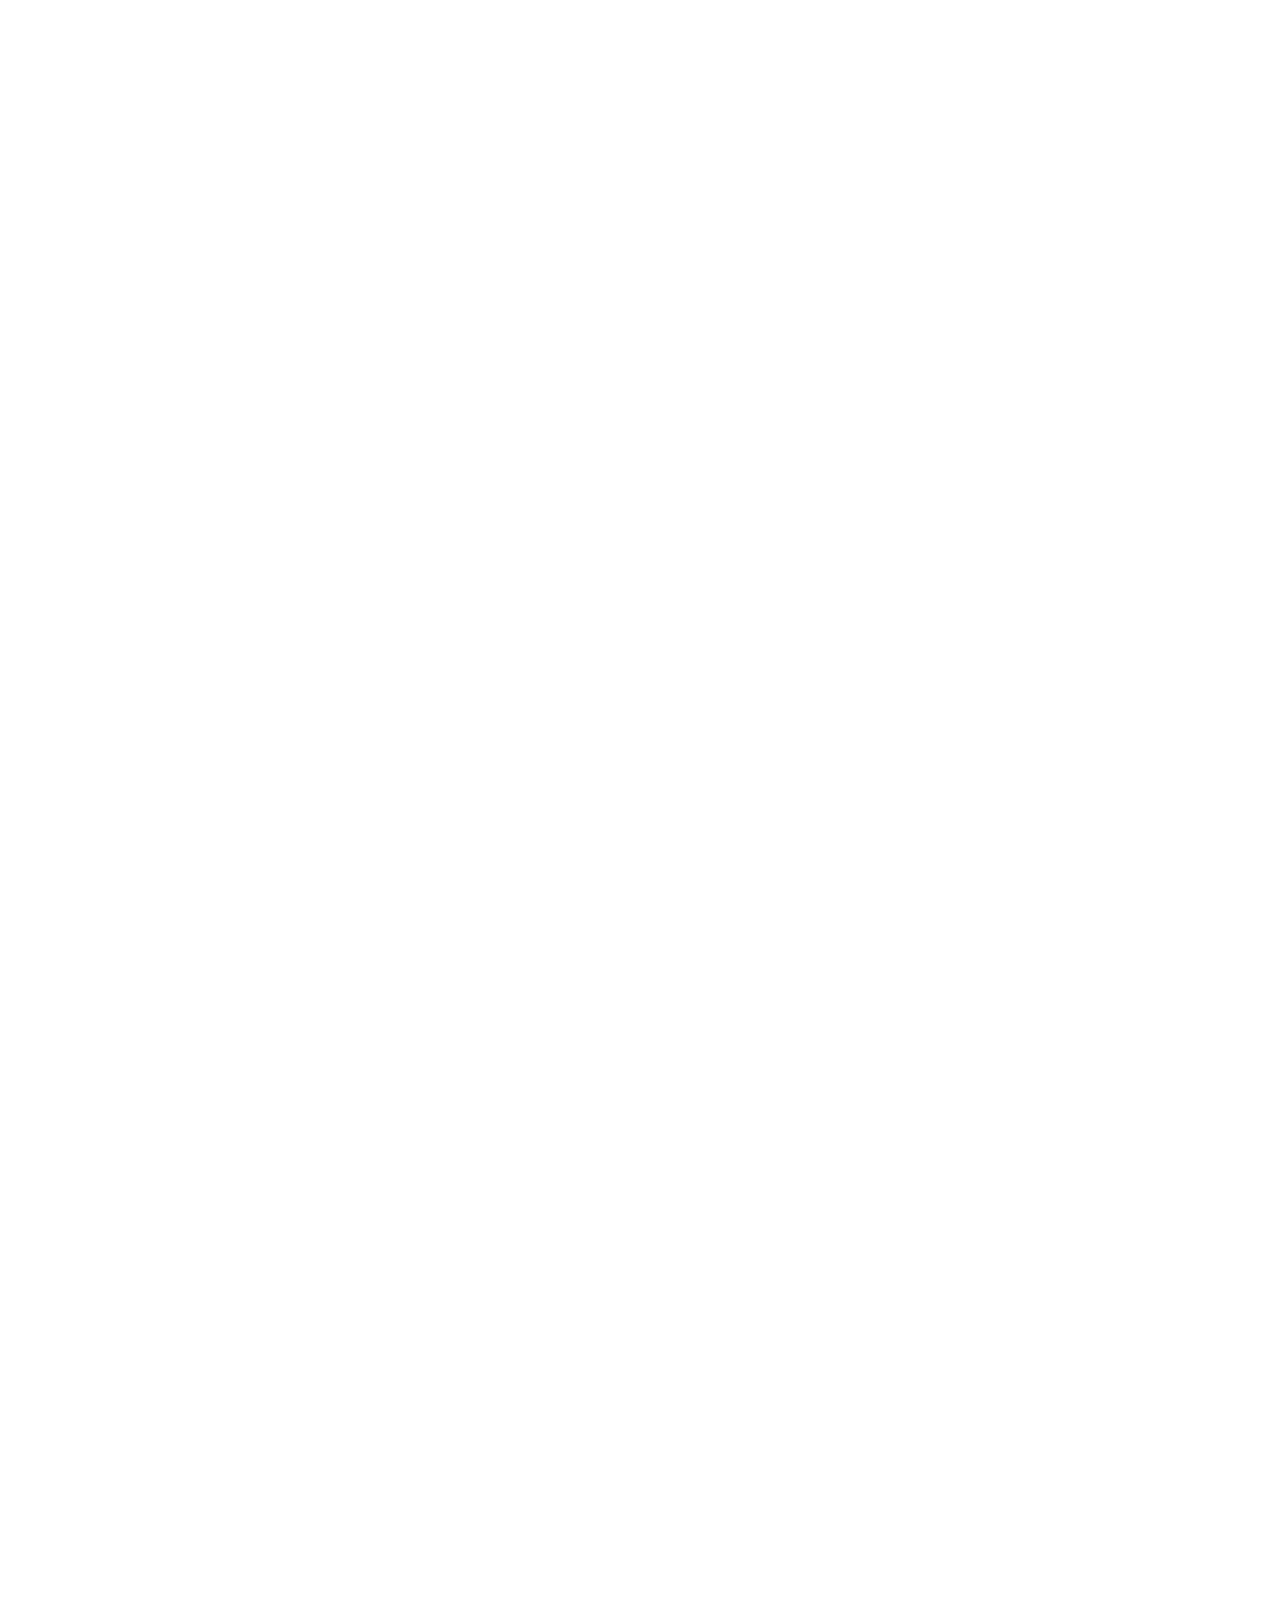
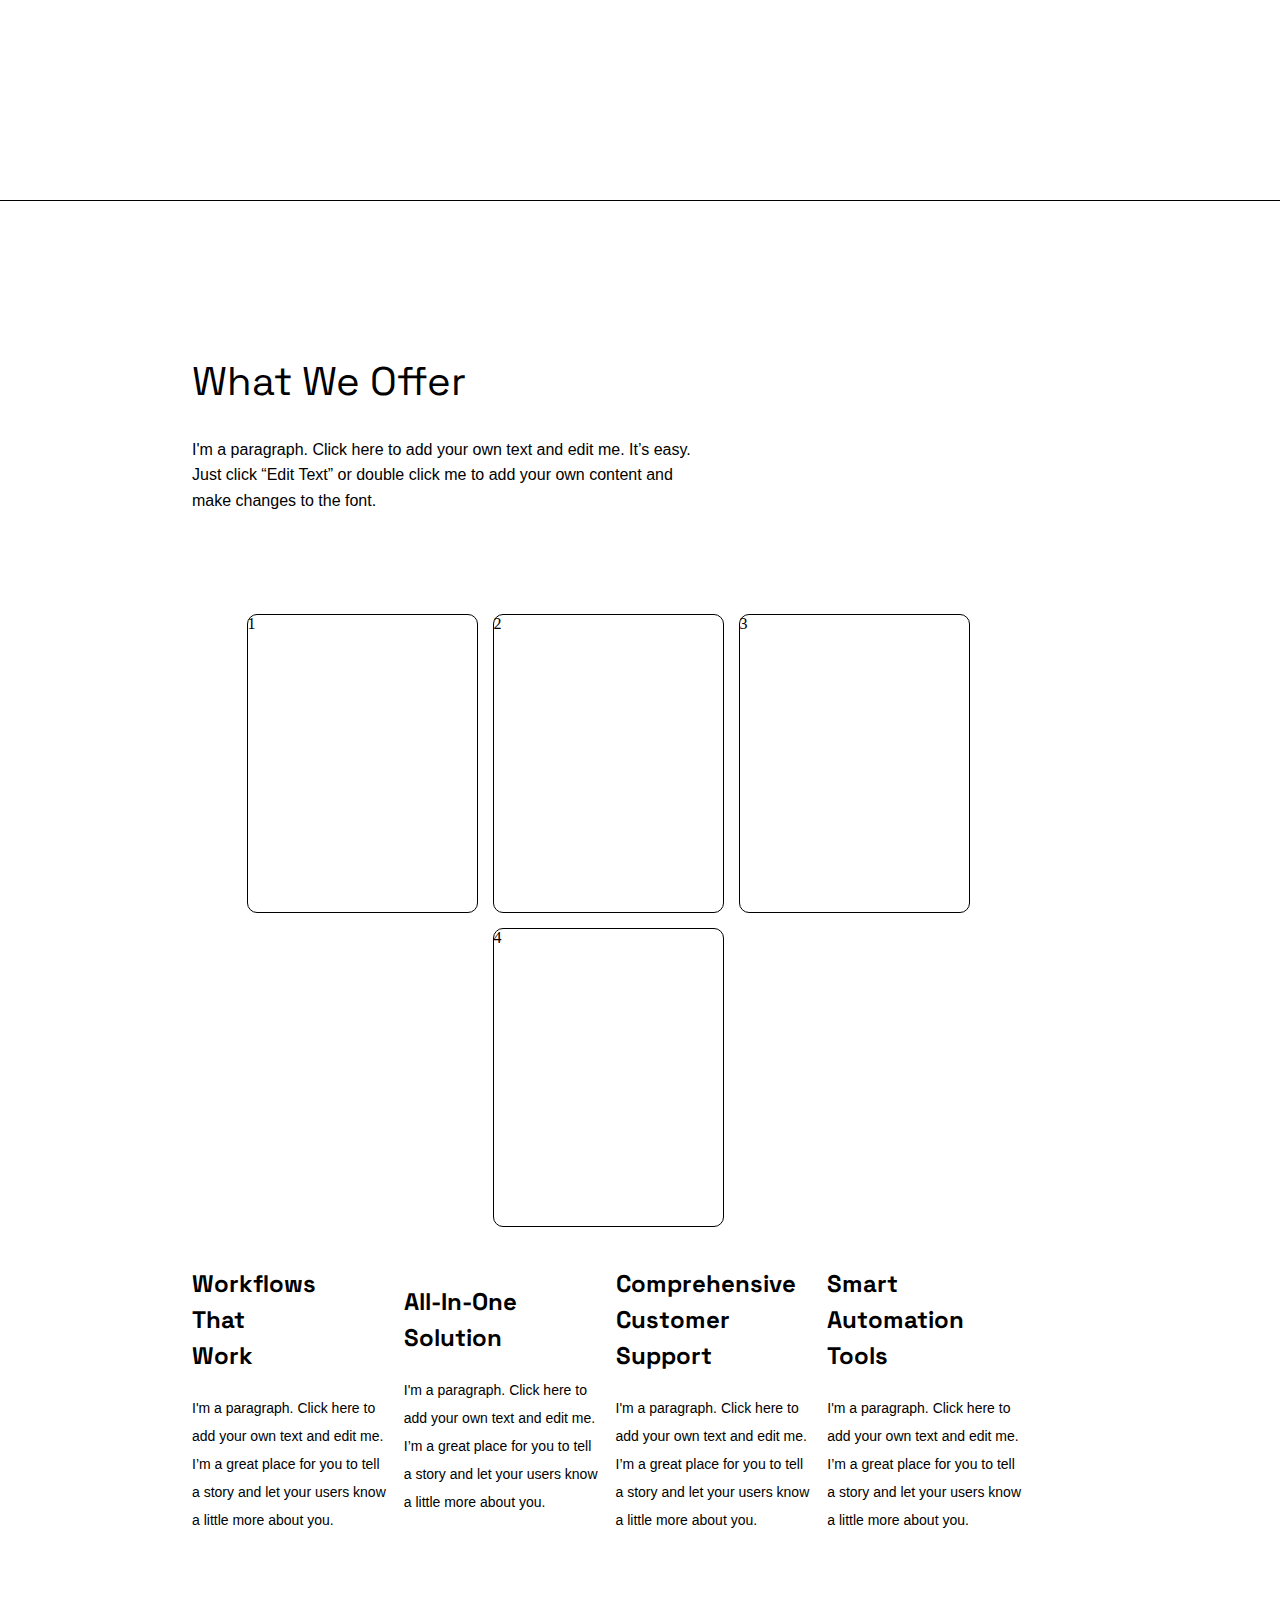
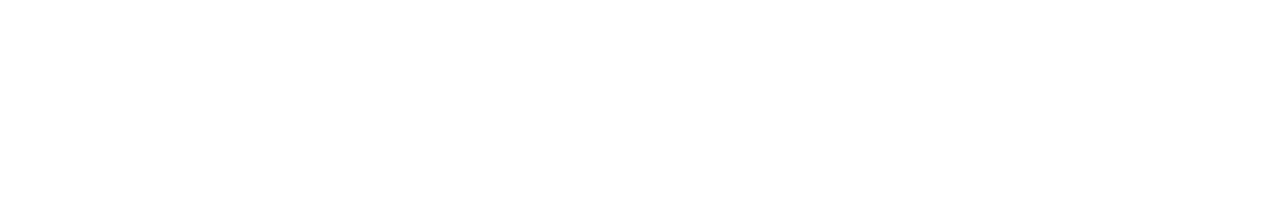
==== index.html @ 98e5289c "files added" ====
<!DOCTYPE html>
<html lang="en">
<head>
    <meta charset="UTF-8">
    <link rel="stylesheet" href="style.css">
    <link rel="preconnect" href="https://fonts.googleapis.com">
    <link rel="preconnect" href="https://fonts.gstatic.com" crossorigin>
    <link href="https://fonts.googleapis.com/css2?family=Space+Grotesk:wght@300..700&display=swap" rel="stylesheet">
    <meta name="viewport" content="width=device-width, initial-scale=1.0">
    <title>Tech</title>
</head>
<body>
   <!-- ..........navigation secton start -->
      <nav>
        
      </nav>
   <!-- nvigation end  .........-->

   <!-- .....Hero section start...... -->
      <section id="home" class="hero">
            
      </section>
   <!-- ......Hero section End......... -->

   <!-- ..yellow background section start.... -->


    <section id="home" class="yellow-background">
            
            <!-- <svg style="width: 100%;" viewBox="0 0 400 200" xmlns="">
        <path d="M 1 30 C 3 20, 9 80, 100 80 S 200 10, 520 00 L 400 200 L 0 200 Z" 
              fill="lightblue" stroke="" stroke-width=""/>
      </svg> -->
      

    </section>

    <!-- ...Ending yellow background section...... -->



    <!-- Product section start -->
      <section id="product" >
            <h1 id="heading" class="product-heading">What We Offer</h1>
            <div class="product-para-cantiner">
                  <p class="product-para">I'm a paragraph. Click here to add your own text and edit me. It’s easy. Just click “Edit Text” or double click me to add your own content and make changes to the font.</p>
            </div>
            <div id="img-cantainer">
                  <div id="img-inside">
                        1
                  </div>
                  <div id="img-inside">
                        2
                  </div>
                  <div id="img-inside">
                        3
                  </div>
                  <div id="img-inside">
                        4
                  </div>
            </div>
            <div id="img-para-cantanier">
                  <div class="img-para-cantanier-inside">
                        <h2 id="heading" class="img-para-heading">Workflows That Work</h2>
                        <p class="img-para">I'm a paragraph. Click here to add your own text and edit me. I’m a great place for you to tell a story and let your users know a little more about you.</p>
                  </div>
                  <div class="img-para-cantanier-inside">
                        <h2 id="heading" class="img-para-heading">All-In-One Solution</h2>
                        <p class="img-para">I'm a paragraph. Click here to add your own text and edit me. I’m a great place for you to tell a story and let your users know a little more about you.</p>
                  </div>
                  <div class="img-para-cantanier-inside">
                        <h2 id="heading" class="img-para-heading">Comprehensive Customer Support</h2>
                        <p class="img-para">I'm a paragraph. Click here to add your own text and edit me. I’m a great place for you to tell a story and let your users know a little more about you.</p>
                  </div>
                  <div class="img-para-cantanier-inside">
                        <h2 id="heading" class="img-para-heading">Smart Automation Tools</h2>
                        <p class="img-para">I'm a paragraph. Click here to add your own text and edit me. I’m a great place for you to tell a story and let your users know a little more about you.</p>
                  </div>
            </div>
      </section>
      

</body>
</html>
---- style.css ----
/* 
    MAKE SURE YOU ADD COMMENTS FOR YOUR PART OF STYLING
    BEFORE AND AFTER ENDING.....
    USE var() FOR COLOR AND FONTS
    USE ID="HEADING" FOR H1-H6 TAGS
*/

/* default reset starting */
*{
    box-sizing: border-box;
}
body{
    margin: 0;
    padding: 0;
}
html{
    scroll-behavior: smooth;
}
:root{
    --font-color: #000;
    --background-color-white: #fff;
    --background-yellow-color: #FFBF23;
    --background-pink-color: #FFD7EF;
    /* FONT TYPE */
    --heading-font-family: "Space Grotesk", sans-serif;
    --paragraph-font-family:  'Proxima Nova', sans-serif;
}
@font-face {
    font-family: 'Proxima Nova';
    src: url('Proxima Nova Font.otf') format('opentype');
    font-weight: normal;
    font-style: normal;
  }  
li{
    list-style: none;
}
a{
    text-decoration: none;
}
section{
    min-height: 100vh;
}
#heading{
    font-family: var(--heading-font-family);
}
p{
    font-family: var(--paragraph-font-family);
}
/* default reset ending */



/* main style start here */

/* ..................abhishek part.......................... */
#product{
    background-color: var(--background-color-white);
    padding: 10% 20% 20% 15%;
    border-top: 1px solid;
}
.product-heading{
    font-size: 2.5rem;
    font-weight: 400;
}
.product-para{
    line-height: 1.6;
    font-size: 16px;
}
.product-para-cantiner{
    width: 60%;
    margin-top: 30px;
    
}
#img-cantainer{
    width: 100%;
    height: auto;
    display: flex;
    flex-wrap: wrap;
    align-items: center;
    justify-content: center;
    gap: 15px;
    margin-top: 100px;

}
#img-inside{
    border: 1px solid;
    width: 231px;
    height: 299px;
    border-radius: 10px;
}
#img-para-cantanier{
    display: flex;
    align-items: center;
    justify-content: center;
    gap: 15px;
    margin-top: 20px;
}
.img-para-cantanier-inside{
    font-size: 16px;
}
.img-para-heading{
    line-height: 1.5;
    text-align: left;
    width: 60%;
}
.img-para{
    font-size: 14px;
    line-height: 2;
    text-align: left;
}
/* .................abhishek part end ...........................*/
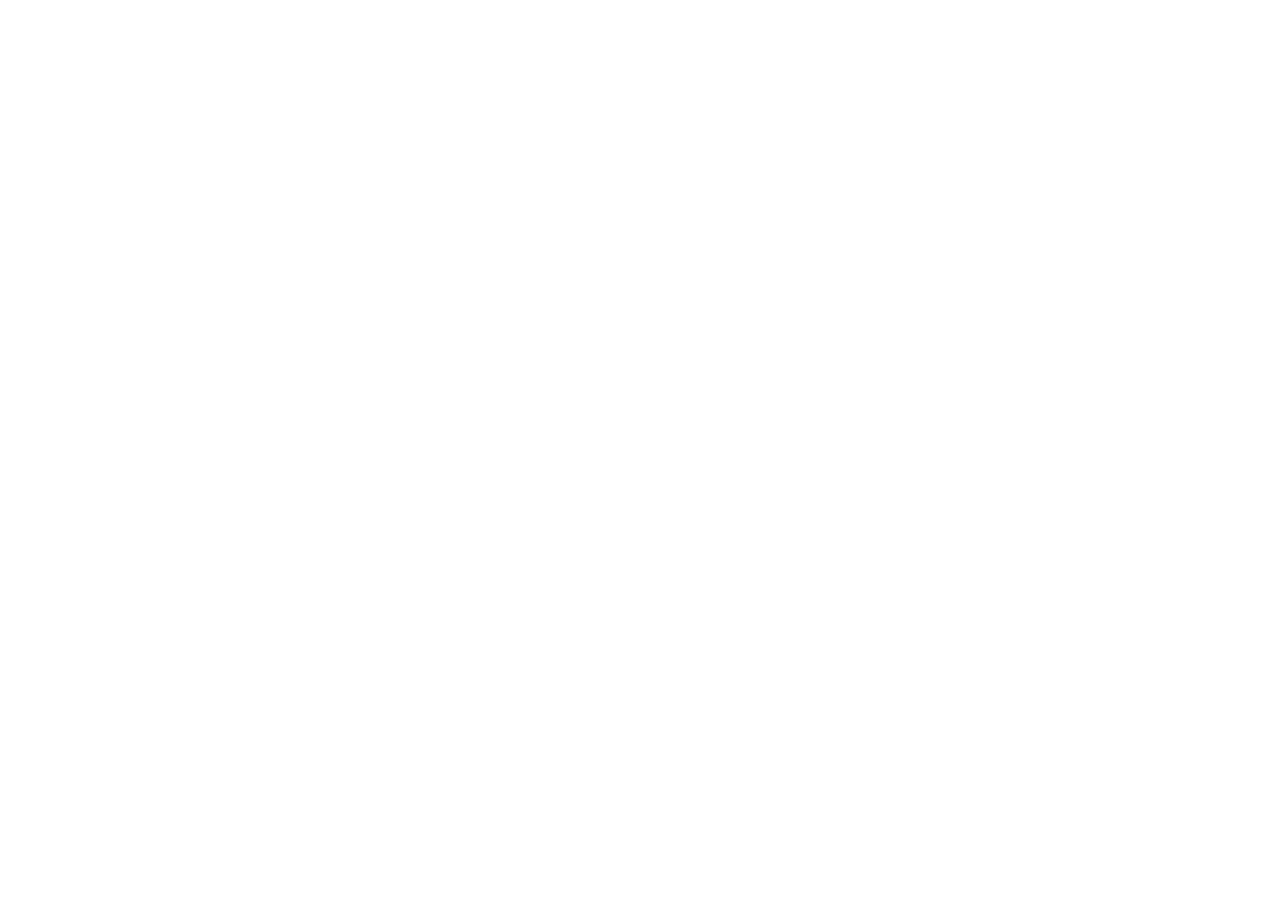
==== commit df634c7a: "files added" ====
--- a/index.html
+++ b/index.html
@@ -10,75 +10,13 @@
     <title>Tech</title>
 </head>
 <body>
-   <!-- ..........navigation secton start -->
-      <nav>
-        
-      </nav>
-   <!-- nvigation end  .........-->
-
-   <!-- .....Hero section start...... -->
-      <section id="home" class="hero">
-            
-      </section>
-   <!-- ......Hero section End......... -->
-
-   <!-- ..yellow background section start.... -->
+    <!-- ||||||||||||||||||||||||||||||||||||||||  ABHIRAM PART STARTING ||||||||||||||||||||||||||||||||||||||||||||-->
+                                    <!-- CODE HERE -->
+    <!--|||||||||||||||||||||||||||||||||||||||||  ABHIRAM PART ENDING  |||||||||||||||||||||||||||||||||||||||||||||-->
 
 
-    <section id="home" class="yellow-background">
-            
-            <!-- <svg style="width: 100%;" viewBox="0 0 400 200" xmlns="">
-        <path d="M 1 30 C 3 20, 9 80, 100 80 S 200 10, 520 00 L 400 200 L 0 200 Z" 
-              fill="lightblue" stroke="" stroke-width=""/>
-      </svg> -->
-      
-
-    </section>
-
-    <!-- ...Ending yellow background section...... -->
-
-
-
-    <!-- Product section start -->
-      <section id="product" >
-            <h1 id="heading" class="product-heading">What We Offer</h1>
-            <div class="product-para-cantiner">
-                  <p class="product-para">I'm a paragraph. Click here to add your own text and edit me. It’s easy. Just click “Edit Text” or double click me to add your own content and make changes to the font.</p>
-            </div>
-            <div id="img-cantainer">
-                  <div id="img-inside">
-                        1
-                  </div>
-                  <div id="img-inside">
-                        2
-                  </div>
-                  <div id="img-inside">
-                        3
-                  </div>
-                  <div id="img-inside">
-                        4
-                  </div>
-            </div>
-            <div id="img-para-cantanier">
-                  <div class="img-para-cantanier-inside">
-                        <h2 id="heading" class="img-para-heading">Workflows That Work</h2>
-                        <p class="img-para">I'm a paragraph. Click here to add your own text and edit me. I’m a great place for you to tell a story and let your users know a little more about you.</p>
-                  </div>
-                  <div class="img-para-cantanier-inside">
-                        <h2 id="heading" class="img-para-heading">All-In-One Solution</h2>
-                        <p class="img-para">I'm a paragraph. Click here to add your own text and edit me. I’m a great place for you to tell a story and let your users know a little more about you.</p>
-                  </div>
-                  <div class="img-para-cantanier-inside">
-                        <h2 id="heading" class="img-para-heading">Comprehensive Customer Support</h2>
-                        <p class="img-para">I'm a paragraph. Click here to add your own text and edit me. I’m a great place for you to tell a story and let your users know a little more about you.</p>
-                  </div>
-                  <div class="img-para-cantanier-inside">
-                        <h2 id="heading" class="img-para-heading">Smart Automation Tools</h2>
-                        <p class="img-para">I'm a paragraph. Click here to add your own text and edit me. I’m a great place for you to tell a story and let your users know a little more about you.</p>
-                  </div>
-            </div>
-      </section>
-      
-
+    <!-- ++++++++++++++++++++++++++++++++++++++++|| ABHISHEK PART STARTING ||+++++++++++++++++++++++++++++++++++++++++-->
+                                    <!-- CODE HERE -->
+    <!-- ++++++++++++++++++++++++++++++++++++++++|| ABHISHEK PART ENDING ||+++++++++++++++++++++++++++++++++++++++++++-->
 </body>
 </html>--- a/style.css
+++ b/style.css
@@ -48,64 +48,17 @@
 }
 /* default reset ending */
 
+/* @@@@@@@@@@@@@@@@@@@@@@@@@@@@@@@@@@@@@@@@@@@@@@@@@@@@@@@@@@@|| MAIN STYLE START FROM HERE || @@@@@@@@@@@@@@@@@@@@@@@@@@@@@@@@@@@@@@@@@@@@@@@@@@@@@@@@@@@@@@@@@ */
+
+/* \\\\\\\\\\\\\\\\\\\\\\\\\\\\\\\\\\\\\\\\\\\\\\\\\\\\\\\\\|| ABHIRAM PART STARTING ||//////////////////////////////////////////////////////////////// */
+
+                                     /*CODE IN THIS BLOCK ONLY  */
+
+/* \\\\\\\\\\\\\\\\\\\\\\\\\\\\\\\\\\\\\\\\\\\\\\\\\\\\\\\\\|| ABHIRAM PART ENDING ||////////////////////////////////////////////////////////////////// */
 
 
-/* main style start here */
+/* #/#/#/#/#/#/#/#/#/#/#/#/#/#/#/#/#/#/#/#/#/#/#/#/#/#/#/#/#/|| ABHISHEK PART STARTING ||\#\#\#\#\#\#\#\#\#\#\#\#\#\#\#\#\#\#\#\#\#\#\#\#\#\#\#\#\#\#*/
 
-/* ..................abhishek part.......................... */
-#product{
-    background-color: var(--background-color-white);
-    padding: 10% 20% 20% 15%;
-    border-top: 1px solid;
-}
-.product-heading{
-    font-size: 2.5rem;
-    font-weight: 400;
-}
-.product-para{
-    line-height: 1.6;
-    font-size: 16px;
-}
-.product-para-cantiner{
-    width: 60%;
-    margin-top: 30px;
-    
-}
-#img-cantainer{
-    width: 100%;
-    height: auto;
-    display: flex;
-    flex-wrap: wrap;
-    align-items: center;
-    justify-content: center;
-    gap: 15px;
-    margin-top: 100px;
+                                       /* CODE IN THIS BLOCK ONLY */
 
-}
-#img-inside{
-    border: 1px solid;
-    width: 231px;
-    height: 299px;
-    border-radius: 10px;
-}
-#img-para-cantanier{
-    display: flex;
-    align-items: center;
-    justify-content: center;
-    gap: 15px;
-    margin-top: 20px;
-}
-.img-para-cantanier-inside{
-    font-size: 16px;
-}
-.img-para-heading{
-    line-height: 1.5;
-    text-align: left;
-    width: 60%;
-}
-.img-para{
-    font-size: 14px;
-    line-height: 2;
-    text-align: left;
-}
-/* .................abhishek part end ...........................*/+/* #/#/#/#/#/#/#/#/#/#/#/#/#/#/#/#/#/#/#/#/#/#/#/#/#/#/#/#/#/|| ABHISHEK END STARTING ||\#\#\#\#\#\#\#\#\#\#\#\#\#\#\#\#\#\#\#\#\#\#\#\#\#\#\#\#\#\#*/
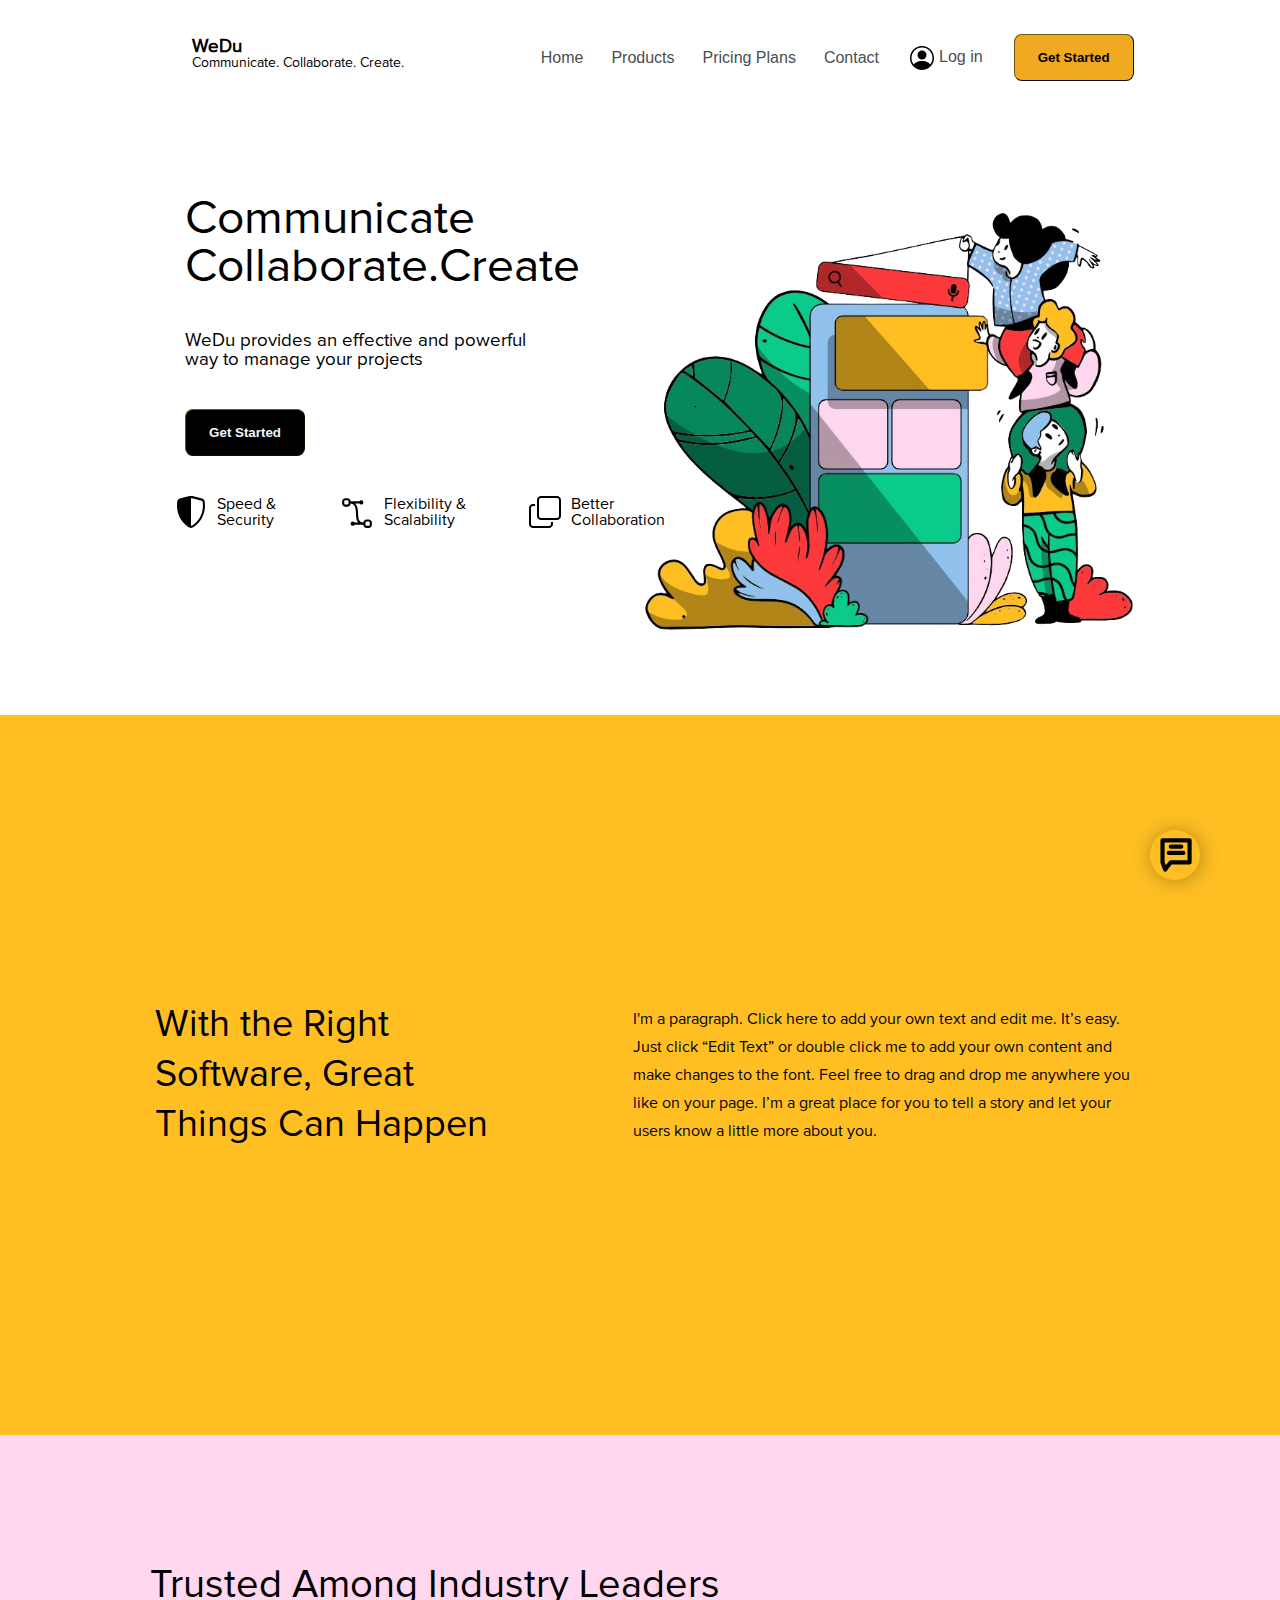
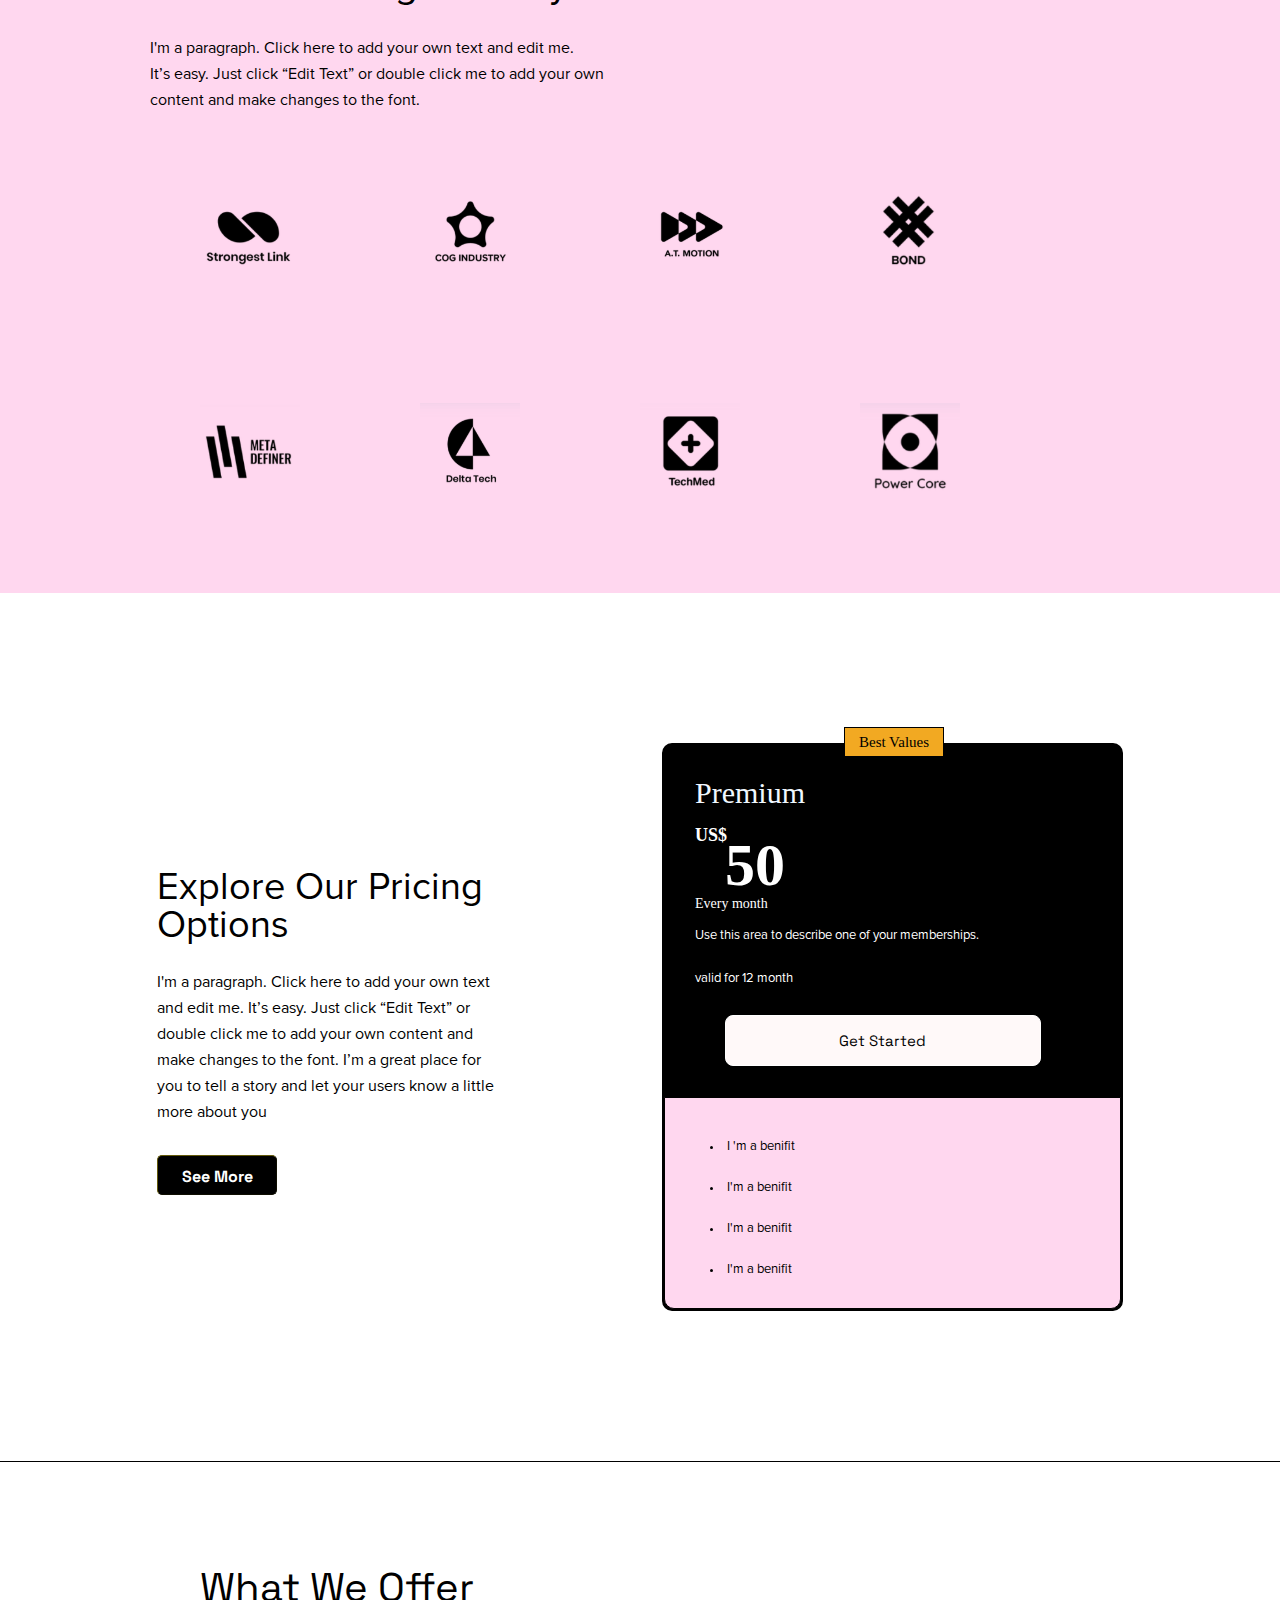
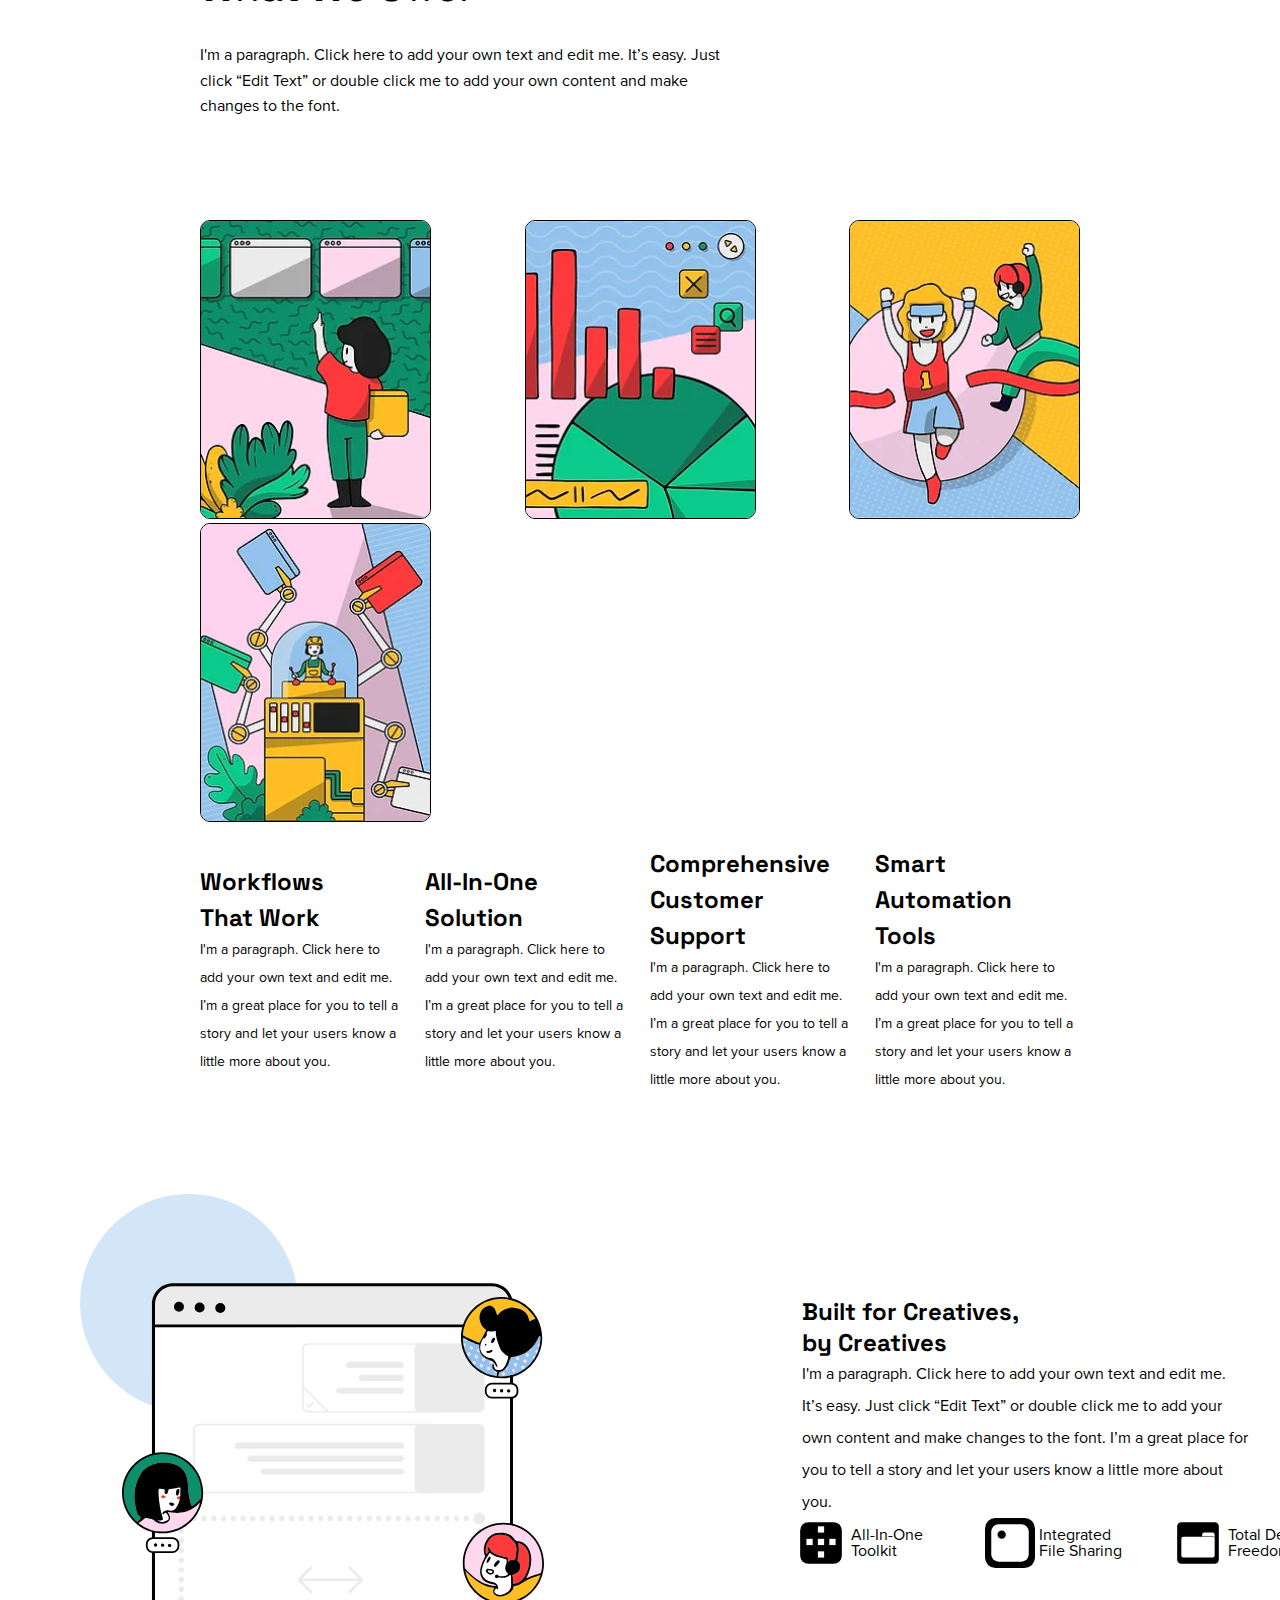
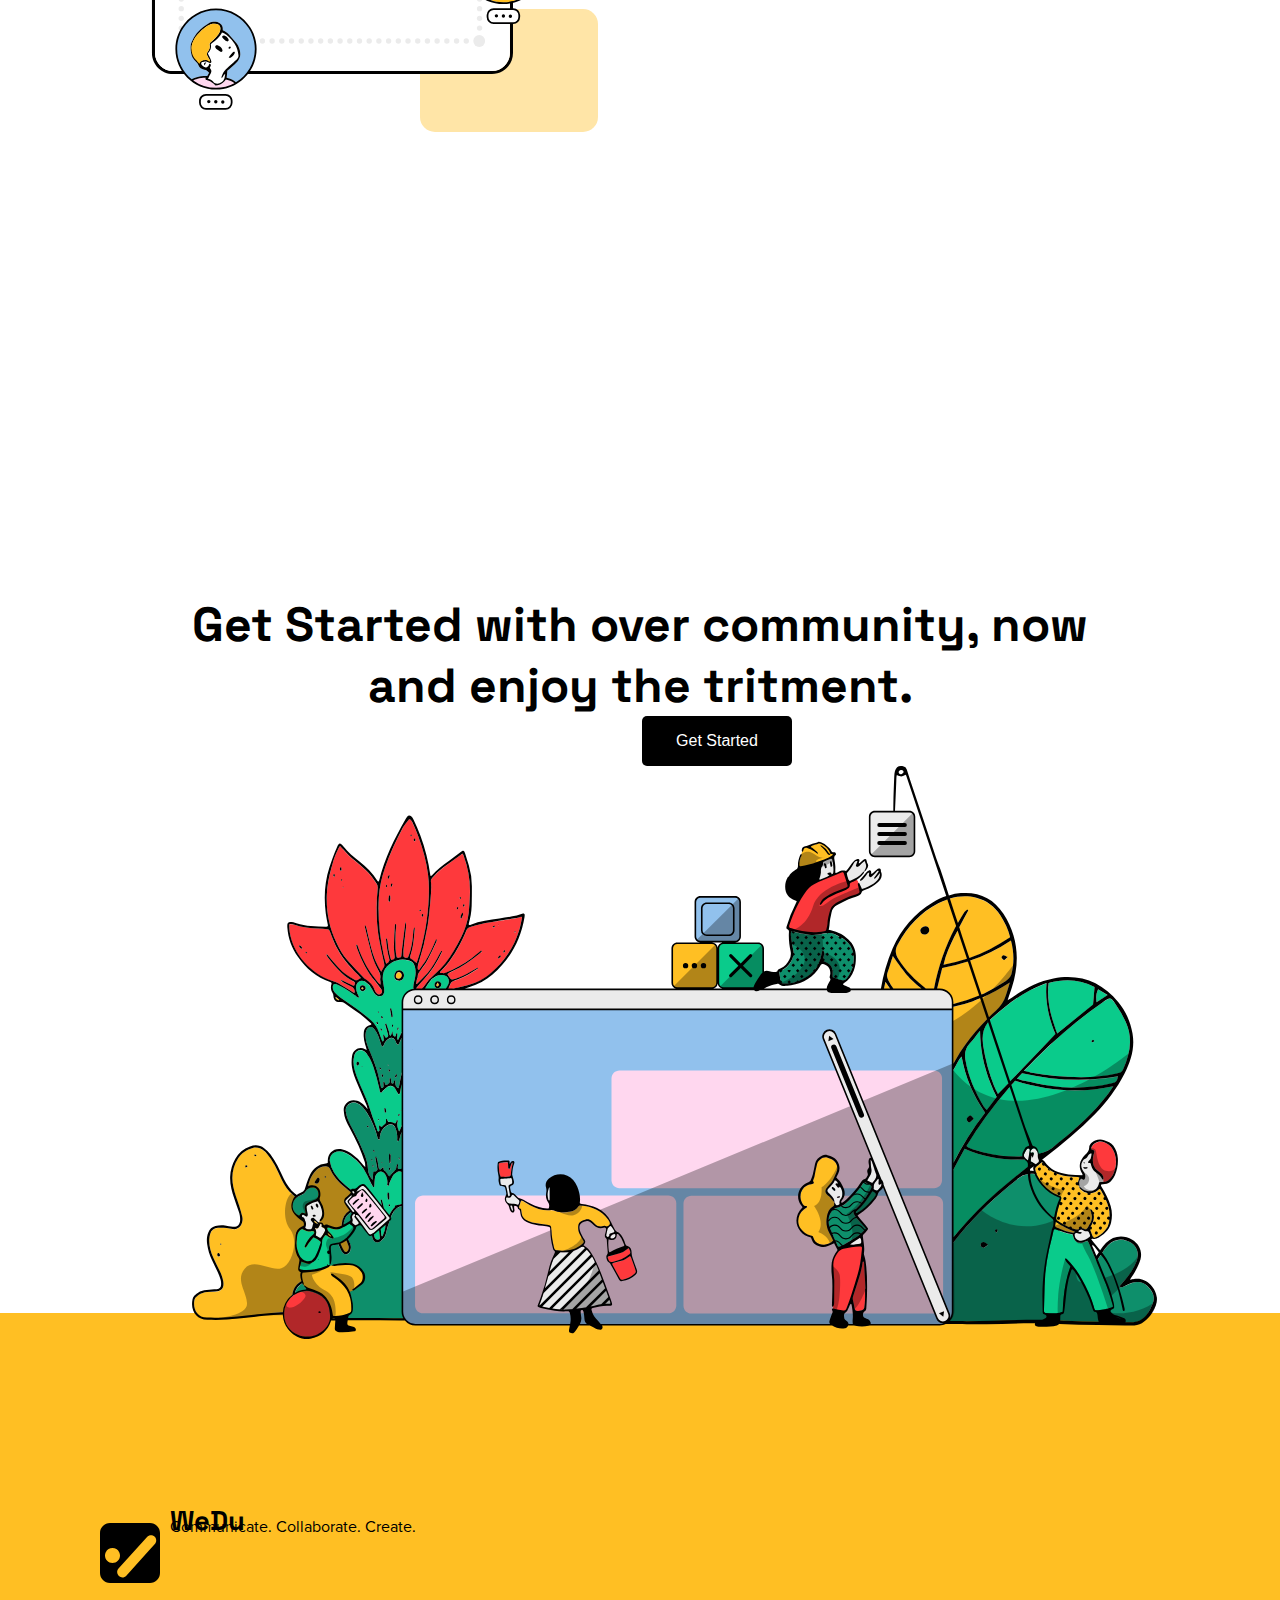
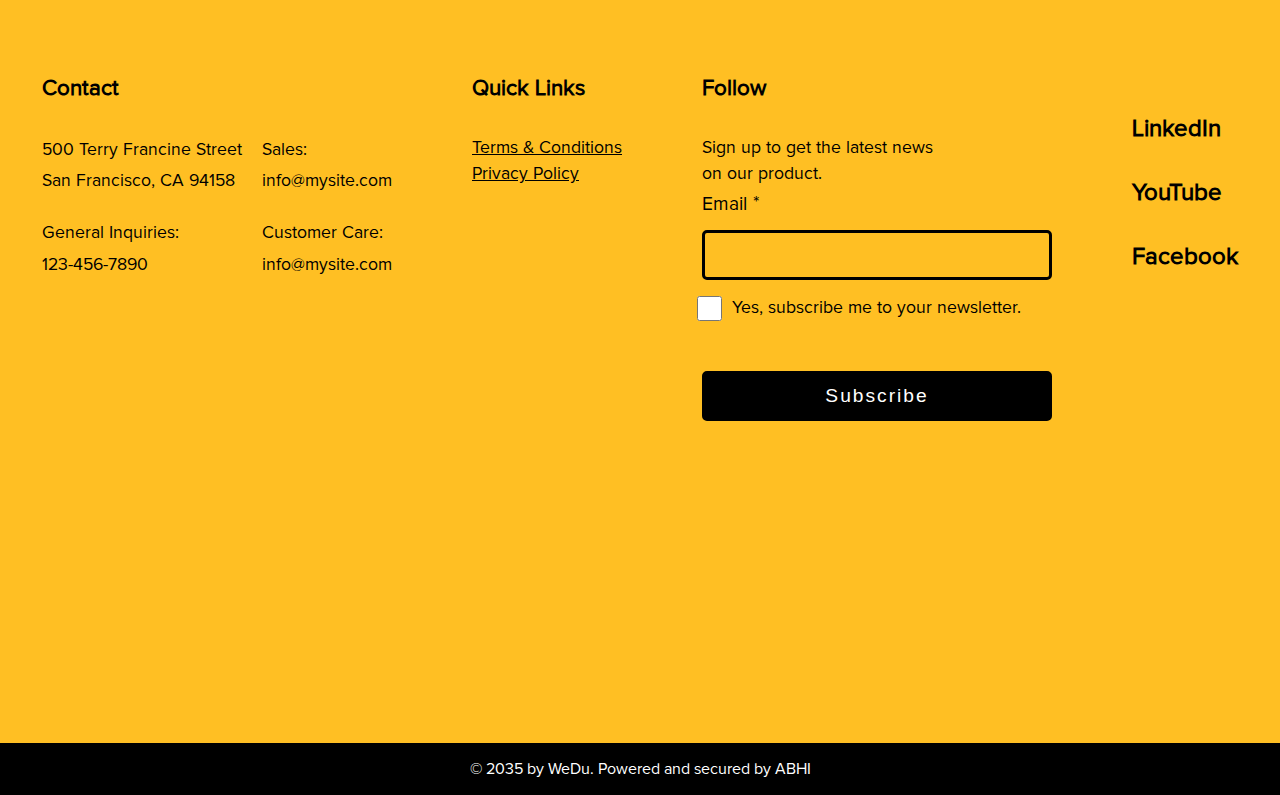
==== commit 094b6282: "rename" ====
--- a/index.html
+++ b/index.html
@@ -2,21 +2,415 @@
 <html lang="en">
 <head>
     <meta charset="UTF-8">
-    <link rel="stylesheet" href="style.css">
+    <link rel="stylesheet" href="..\css\style.css">
     <link rel="preconnect" href="https://fonts.googleapis.com">
     <link rel="preconnect" href="https://fonts.gstatic.com" crossorigin>
+    <link rel="stylesheet" href="..\css\vector.css">
+    <link rel="stylesheet" href="..\css\index.css">
+    <link href="https://cdn.jsdelivr.net/npm/bootstrap-icons/font/bootstrap-icons.css" rel="stylesheet">
     <link href="https://fonts.googleapis.com/css2?family=Space+Grotesk:wght@300..700&display=swap" rel="stylesheet">
     <meta name="viewport" content="width=device-width, initial-scale=1.0">
     <title>Tech</title>
 </head>
 <body>
-    <!-- ||||||||||||||||||||||||||||||||||||||||  ABHIRAM PART STARTING ||||||||||||||||||||||||||||||||||||||||||||-->
-                                    <!-- CODE HERE -->
+
+
+            
+                  <!--=========== navigation bar section starts here================ -->
+
+               <header>
+                <nav>
+                    <div class="logo-components">
+                        <!-- <img width="50" height="50" src="images/a.png" alt="logo"/> -->
+                        <i class="icon example"></i>
+                        <h3>WeDu
+                            <p>Communicate. Collaborate. Create.</p>
+                        </h3>
+                       
+                    </div>
+                    
+                    <ul class="menus">
+                        <li class="menu-items"><a href="">Home</a></li>
+                        <li class="menu-items"><a href="">Products</a></li>
+                        <li class="menu-items"><a href="">Pricing Plans</a></li>
+                        <li class="menu-items"><a href="">Contact</a></li>
+                        <li class="menu-items">
+                            <div class="login">
+                                <svg width="24" height="24" viewBox="0 0 16 16" fill="none" xmlns="http://www.w3.org/2000/svg">
+                                    <path d="M11 6C11 7.65685 9.65685 9 8 9C6.34315 9 5 7.65685 5 6C5 4.34315 6.34315 3 8 3C9.65685 3 11 4.34315 11 6Z" fill="black"/>
+                                    <path fill-rule="evenodd" clip-rule="evenodd" d="M0 8C0 3.58172 3.58172 0 8 0C12.4183 0 16 3.58172 16 8C16 12.4183 12.4183 16 8 16C3.58172 16 0 12.4183 0 8ZM8 1C4.13401 1 1 4.13401 1 8C1 9.65343 1.57326 11.173 2.53186 12.3707C3.24293 11.2252 4.80464 10 8.00001 10C11.1954 10 12.7571 11.2252 13.4681 12.3707C14.4267 11.173 15 9.65343 15 8C15 4.13401 11.866 1 8 1Z" fill="black"/>
+                                    </svg>
+                                    
+                                <a href="">Log in</a>
+                            </div>
+                        </li>
+                        <li class="menu-items">
+                            <a href="#"><Button>Get Started</Button></a>
+                        </li>
+        
+                    </ul>
+                </nav>
+            </header>
+
+                  <!--=========== navigation bar section ends here================ -->
+
+              <!--================ hero section starts here============================= -->
+
+            <section id="home" class="hero">
+
+                  <div class="hero-content">
+                      <h1>
+                          Communicate <h1>Collaborate.Create</h1>
+                      </h1>
+                      <h3>
+                          WeDu provides an effective and powerful <br> way to manage your projects
+                      </h3>
+                      <a href="#"><Button>Get Started</Button></a>
+          
+                      <div class="features">
+                          <div class="feature">
+                              <!-- <img src="" alt="icon"> -->
+                              <svg width="32" height="32" viewBox="0 0 16 16" fill="none" xmlns="http://www.w3.org/2000/svg">
+                                  <path fill-rule="evenodd" clip-rule="evenodd" d="M8 14.933C8.00753 14.9319 8.03919 14.9274 8.10076 14.9084C8.17552 14.8852 8.27395 14.847 8.3943 14.7904C8.63468 14.6772 8.9406 14.5007 9.28664 14.2567C9.97818 13.7691 10.8077 13.0272 11.5744 12.0243C13.1014 10.0267 14.3811 6.99289 13.8272 2.83638C13.8036 2.65917 13.6779 2.50409 13.4988 2.44565C12.8479 2.23325 11.7481 1.88522 10.6621 1.59084C9.5517 1.28985 8.53085 1.06667 8 1.06667V14.933ZM5.07166 0.559653C6.15738 0.265343 7.31051 0 8 0C8.68949 0 9.84262 0.265343 10.9283 0.559652C12.0384 0.860567 13.1568 1.21461 13.8147 1.42928C14.3637 1.60844 14.779 2.09359 14.8588 2.6921C15.4554 7.16942 14.072 10.4869 12.394 12.682C11.5582 13.7754 10.6498 14.5904 9.87691 15.1354C9.49076 15.4077 9.13287 15.6165 8.82896 15.7596C8.54814 15.8918 8.24771 16 8 16C7.7523 16 7.45186 15.8918 7.17105 15.7596C6.86713 15.6165 6.50924 15.4077 6.12309 15.1354C5.35024 14.5904 4.44183 13.7754 3.606 12.682C1.92804 10.4869 0.544608 7.16942 1.14123 2.69209C1.22098 2.09359 1.63625 1.60844 2.18528 1.42928C2.84316 1.21461 3.96156 0.860567 5.07166 0.559653Z" fill="black"/>
+                                  </svg>
+                                  
+                                  
+                              <p>Speed & <br> Security</p>
+                          </div>
+                          <div class="feature">
+                              <!-- <img src="" alt="icon"> -->
+                              <svg width="34" height="34" viewBox="0 0 16 16" fill="none" xmlns="http://www.w3.org/2000/svg">
+                                  <path fill-rule="evenodd" clip-rule="evenodd" d="M1 2.5C1 1.67157 1.67157 1 2.5 1H3.5C4.32843 1 5 1.67157 5 2.5H9.13378C9.30669 2.2011 9.62986 2 10 2C10.5523 2 11 2.44772 11 3C11 3.55228 10.5523 4 10 4C9.62986 4 9.30669 3.7989 9.13378 3.5H7.12408C7.30321 3.67941 7.46458 3.88138 7.60809 4.10462C8.24589 5.09675 8.5 6.45944 8.5 8C8.5 9.99307 8.75684 11.0925 9.2125 11.7C9.56918 12.1756 10.1081 12.4213 11.0001 12.4838C11.0088 11.6628 11.677 11 12.5 11H13.5C14.3284 11 15 11.6716 15 12.5V13.5C15 14.3284 14.3284 15 13.5 15H12.5C11.6716 15 11 14.3284 11 13.5H6.86622C6.69331 13.7989 6.37014 14 6 14C5.44772 14 5 13.5523 5 13C5 12.4477 5.44772 12 6 12C6.37014 12 6.69331 12.2011 6.86622 12.5H8.57717C8.52023 12.437 8.46532 12.3704 8.4125 12.3C7.74316 11.4075 7.5 10.0069 7.5 8C7.5 6.54056 7.25411 5.40325 6.76691 4.64538C6.37757 4.03974 5.81482 3.64446 4.99965 3.53258C4.98232 4.34596 4.31754 5 3.5 5H2.5C1.67157 5 1 4.32843 1 3.5V2.5ZM2.5 2C2.22386 2 2 2.22386 2 2.5V3.5C2 3.77614 2.22386 4 2.5 4H3.5C3.77614 4 4 3.77614 4 3.5V2.5C4 2.22386 3.77614 2 3.5 2H2.5ZM12.5 12C12.2239 12 12 12.2239 12 12.5V13.5C12 13.7761 12.2239 14 12.5 14H13.5C13.7761 14 14 13.7761 14 13.5V12.5C14 12.2239 13.7761 12 13.5 12H12.5Z" fill="black"/>
+                                  </svg>
+                                  
+                              <p>Flexibility & <br> Scalability</p>
+                          </div>
+                          <div class="feature">
+                              <!-- <img src="" alt="icon"> -->
+                              <svg width="32" height="32" viewBox="0 0 16 16" fill="none" xmlns="http://www.w3.org/2000/svg">
+                                  <path fill-rule="evenodd" clip-rule="evenodd" d="M4 2C4 0.89543 4.89543 0 6 0H14C15.1046 0 16 0.895431 16 2V10C16 11.1046 15.1046 12 14 12H6C4.89543 12 4 11.1046 4 10V2ZM6 1C5.44772 1 5 1.44772 5 2V10C5 10.5523 5.44772 11 6 11H14C14.5523 11 15 10.5523 15 10V2C15 1.44772 14.5523 1 14 1H6ZM2 5C1.44772 5 1 5.44772 1 6V14C1 14.5523 1.44772 15 2 15H10C10.5523 15 11 14.5523 11 14V13H12V14C12 15.1046 11.1046 16 10 16H2C0.89543 16 0 15.1046 0 14V6C0 4.89543 0.89543 4 2 4H3V5H2Z" fill="black"/>
+                                  </svg>
+                                  
+                              <p>Better <br> Collaboration</p>
+                          </div>
+                      </div>
+          
+                  </div>
+          
+                  <img src="..\images\hero_img.png" alt="" class="hero-img" id="hero-img">
+          
+              </section>
+
+
+              <!--================== hero section ends here====================== -->
+
+
+              <!-- ======Content section starts here=========== -->
+
+              <div class="section2">
+                  <p class="p1">With the Right Software, Great Things Can Happen</p>
+                  <p class="p2">
+                      I'm a paragraph. Click here to add your own text and edit me. It’s easy. Just click “Edit Text” or double click me to add your own content and make changes to the font. Feel free to drag and drop me anywhere you like on your page. I’m a great place for you to tell a story and let your users know a little more about you.</p>
+              </div>
+
+
+                 <!-- ======Content section starts here=========== -->
+
+
+<!-- 
+            ===================  clients section starts================================= -->
+
+              <div class="clients">
+                  <h1>
+                      Trusted Among Industry Leaders
+                  </h1>
+          
+                  <p class="sub-content">
+                      I'm a paragraph. Click here to add your own text and edit me. <br> It’s easy. Just click “Edit Text” or double click me to add your own <br> content and make changes to the font.
+          
+          
+                  </p>
+          
+                  <div class="companies">
+          
+                      <div class="box">
+                          <img src="..\images\link.png" alt="">
+                      </div>
+                      
+                      <div class="box">
+                          <img src="..\images\link2.png" alt="">
+                      </div>
+          
+                      <div class="box">
+                          <img src="..\images\link3.png" alt="">
+                      </div>
+          
+                      <div class="box">
+                          <img src="..\images\link4.png" alt="">
+                      </div>
+          
+                      <div class="box">
+                          <img src="..\images\link5.png" alt="">
+                      </div>
+          
+                      <div class="box">
+                          <img src="..\images\link6.png" alt="">
+                      </div>
+          
+                      <div class="box">
+                          <img src="..\images\link7.png" alt="">
+                      </div>
+          
+                      <div class="box">
+                          <img src="..\images\link8.png" alt="">
+                      </div>
+                      
+                  </div>
+          
+              </div>
+
+              
+<!-- 
+            ===================  clients section ends================================= -->
+          
+
+            <!-- ===============pricing section starts here================ -->
+
+            <section class="home-pricing">
+
+
+                  <div class="content">
+                      <h1>
+                          Explore Our Pricing <br> Options
+                      </h1>
+                      <p>
+                          I'm a paragraph. Click here to add your own text and edit me. It’s easy. Just click “Edit Text” or double click me to add your own content and make changes to the font. I’m a great place for you to tell a story and let your users know a little more about you
+                      </p>
+          
+                      <button>See More</button>
+                      
+                  </div>
+                  
+                  <div class="box-section">
+                      <div class="small-box" >Best Values</div>
+                      <div class="box1">
+                     
+                              <span class="heading">Premium</span> <br>
+                              <div class="currency">
+                                  <span id="currency" class="dollor">US$</span> <br>
+                                  <span id="currency" class="amount">50</span> <br>
+                                  <span id="currency" style="font-size: 14px;">Every month</span>
+                               
+                              </div> 
+                              <p>Use this area to describe one of your memberships.  </p>
+                             <p >valid for 12 month</p>
+                           
+                      
+                          <button>Get Started</button>
+                      </div>
+                      <div class="box2">
+          
+                          <ul>
+                              <li> I 'm a benifit</li>
+                              <li>I'm a benifit</li>
+                              <li>I'm a benifit</li>
+                              <li>I'm a benifit</li>
+                          </ul>
+          
+                      </div>
+                  </div>
+                      
+          
+              </section>
+            <!-- ===============pricing section ends here================ -->
+        
+    
+                        
     <!--|||||||||||||||||||||||||||||||||||||||||  ABHIRAM PART ENDING  |||||||||||||||||||||||||||||||||||||||||||||-->
 
 
     <!-- ++++++++++++++++++++++++++++++++++++++++|| ABHISHEK PART STARTING ||+++++++++++++++++++++++++++++++++++++++++-->
                                     <!-- CODE HERE -->
-    <!-- ++++++++++++++++++++++++++++++++++++++++|| ABHISHEK PART ENDING ||+++++++++++++++++++++++++++++++++++++++++++-->
+        
+        
+                                    <!-- Product section start -->
+      <section id="product" >
+        <h1 id="heading" class="product-heading">What We Offer</h1>
+        <div class="product-para-cantiner">
+              <p class="product-para">I'm a paragraph. Click here to add your own text and edit me. It’s easy. Just click “Edit Text” or double click me to add your own content and make changes to the font.</p>
+        </div>
+        <div id="img-cantainer">
+              <div id="img-inside">
+                    <img src="..\images\Artboard 48 copy 4_5x-100.webp"/>
+              </div>
+              <div id="img-inside">
+                    <img src="..\images\Artboard 48 copy 7_5x-100.webp"/>
+              </div>
+              <div id="img-inside">
+                    <img src="..\images\Artboard 48 copy 5_5x-100.webp"/>
+              </div>
+              <div id="img-inside">
+                    <img src="..\images\Artboard 48 copy 6_5x-100.webp"/>
+              </div>
+        </div>
+        <div id="img-para-cantanier">
+              <div class="img-para-cantanier-inside">
+                    <h2 id="heading" class="img-para-heading">Workflows That Work</h2>
+                    <p class="img-para">I'm a paragraph. Click here to add your own text and edit me. I’m a great place for you to tell a story and let your users know a little more about you.</p>
+              </div>
+              <div class="img-para-cantanier-inside">
+                    <h2 id="heading" class="img-para-heading">All-In-One Solution</h2>
+                    <p class="img-para">I'm a paragraph. Click here to add your own text and edit me. I’m a great place for you to tell a story and let your users know a little more about you.</p>
+              </div>
+              <div class="img-para-cantanier-inside">
+                    <h2 id="heading" class="img-para-heading">Comprehensive Customer Support</h2>
+                    <p class="img-para">I'm a paragraph. Click here to add your own text and edit me. I’m a great place for you to tell a story and let your users know a little more about you.</p>
+              </div>
+              <div class="img-para-cantanier-inside">
+                    <h2 id="heading" class="img-para-heading">Smart Automation Tools</h2>
+                    <p class="img-para">I'm a paragraph. Click here to add your own text and edit me. I’m a great place for you to tell a story and let your users know a little more about you.</p>
+              </div>
+        </div>
+  </section>
+                                        <!-- below product -->
+  <section id="product2" class="below-product">
+        <div class="vector-block">
+        <svg class="circle">
+              <circle cx="109" cy="109" r="109"/>
+        </svg>
+        <div id="round">
+              <img src="..\icons\box.svg"/>
+        </div>
+        <svg class="round-rectangle">
+              <rect x="0" y="0" rx="15" ry="15"  width="178" height="123"/>
+        </svg>
+        </div>
+        <div class="vector-text">
+              <h2 id="heading" class="vector-text-heading">Built for Creatives, 
+                    <br>by Creatives</h2>
+              <p class="vector-para">
+                    I'm a paragraph. Click here to add your own text and edit me. It’s easy. Just click “Edit Text” or double click me to add your own content and make changes to the font. I’m a great place for you to tell a story and let your users know a little more about you.
+              </p>
+              <div class="vector-text-icon-block">
+                    <i class="icon icon-grid-square"></i><p>All-In-One
+                          Toolkit</p>
+                    <i class="icon icon-roundinsta"></i><p>Integrated
+                          File Sharing</p>
+                    <i class="icon icon-message"></i><p>Total Design
+                          Freedom
+                    </p>
+              </div>
+        </div>      
+  </section>
+  <div id="big-image-section">
+        <div id="big-image-section-div">
+        <h1 id="heading" class="get-head">Get Started with over community, now and enjoy the tritment.</h1>
+        <button class="get-btn">Get Started</button>
+        </br>
+        <!-- svg/////////////////////////////////////////////////////////////////////////////////////////////////////////////////// -->
+              <img id="bigimage" src="..\icons\bigimage.svg"/>
+         <!-- svg////////////////////////////////////////////////////////////////////////////////////////////////////////////////////// -->
+        </div>
+  </div>
+
+
+                                            <!-- contact section -->
+
+  
+  <section id="contact">
+        <div class="bottom-logo">
+              <i class="icon icon-logos"></i>
+              <div class="logo-text">
+              <h2 id="heading">WeDu</h2>
+              <p>Communicate. Collaborate. Create.</p>
+              </div>
+        </div>
+        <div class="contact-div">
+
+
+              <div class="contact-outer">
+                <p class="contact-hedings">Contact</p>
+                    <div class="contact-addre">
+                          <p class="text-contact-para">
+                                500 Terry Francine Street </br> San Francisco, CA 94158
+                          </p>
+
+                          <p class="text-contact-para">
+                                Sales:</br>
+                                info@mysite.com
+                          </p>
+                          <p class="text-contact-para">
+                                General Inquiries:</br>
+                                123-456-7890
+                          </p>
+                          <p class="text-contact-para">
+                                Customer Care:</br>
+                                info@mysite.com
+                          </p>
+                    </div>
+              </div>
+
+
+              <div class="quick-links">
+                    <div class="terms">
+                          <p class="contact-hedings">Quick Links</p>
+                          <p class="text-contact-para"><a href="#">Terms & Conditions</a></p>
+                          <p class="text-contact-para"><a href="#">Privacy Policy</a></p>
+                    </div>
+              </div>
+
+              <div class="follow">
+                    <p class="contact-hedings">Follow</p>
+                    <div class="follow-text">
+                          <p class="text-contact-para">Sign up to get the latest news on our product.</p>
+                          <form id="follow-form" action="#" method="post">
+                                <label class="email-label" for="email">Email<sup>*</sup></label>
+                                <input  id="email" type="email" name="email" required>
+                                <input  id="checkbox" type="checkbox" required name="accept"/>
+                                <label for="check" class="check">Yes, subscribe me to your newsletter.</label>
+                                
+                                <input type="submit" name="subscribe" id="subscribe-btn" value="Subscribe">
+                          </form>
+                    </div>
+              </div>
+
+              <div id="social-media">
+                    <p class="text-contact-para"><a href="">LinkedIn</a></p>
+                    <p class="text-contact-para"><a href="">YouTube</a></p>
+                    <p class="text-contact-para"><a href="">Facebook</a></p>
+              </div>
+
+        </div>
+  </section>
+  <div class="items">
+  <details>
+      <summary>
+        <i class="icon icon-message-yellow"></i>
+      </summary>
+        <div class="message-box-outer">
+            <div class="message-box-header">
+                <div class="message-box-header-logo">
+                <h2 id="heading">WeDu</h2>
+                <img src="../icons/close.svg"/>
+                <p>We’ll reply as soon as we can</p>
+                </div>
+            </div>
+            <div class="message-box-form">
+                <input type="text">
+                <img src="../icons/send.svg" class="send"/>
+                <img src="../icons/paperpin.svg" class="paperpin"/>
+            </div>
+        </div>
+      </details>
+  </div>
+        <footer>
+              <p>© 2035 by WeDu. Powered and secured by ABHI</p>
+        </footer>     
+    
+    
+    
+    
+    
+        <!-- ++++++++++++++++++++++++++++++++++++++++|| ABHISHEK PART ENDING ||+++++++++++++++++++++++++++++++++++++++++++-->
 </body>
 </html>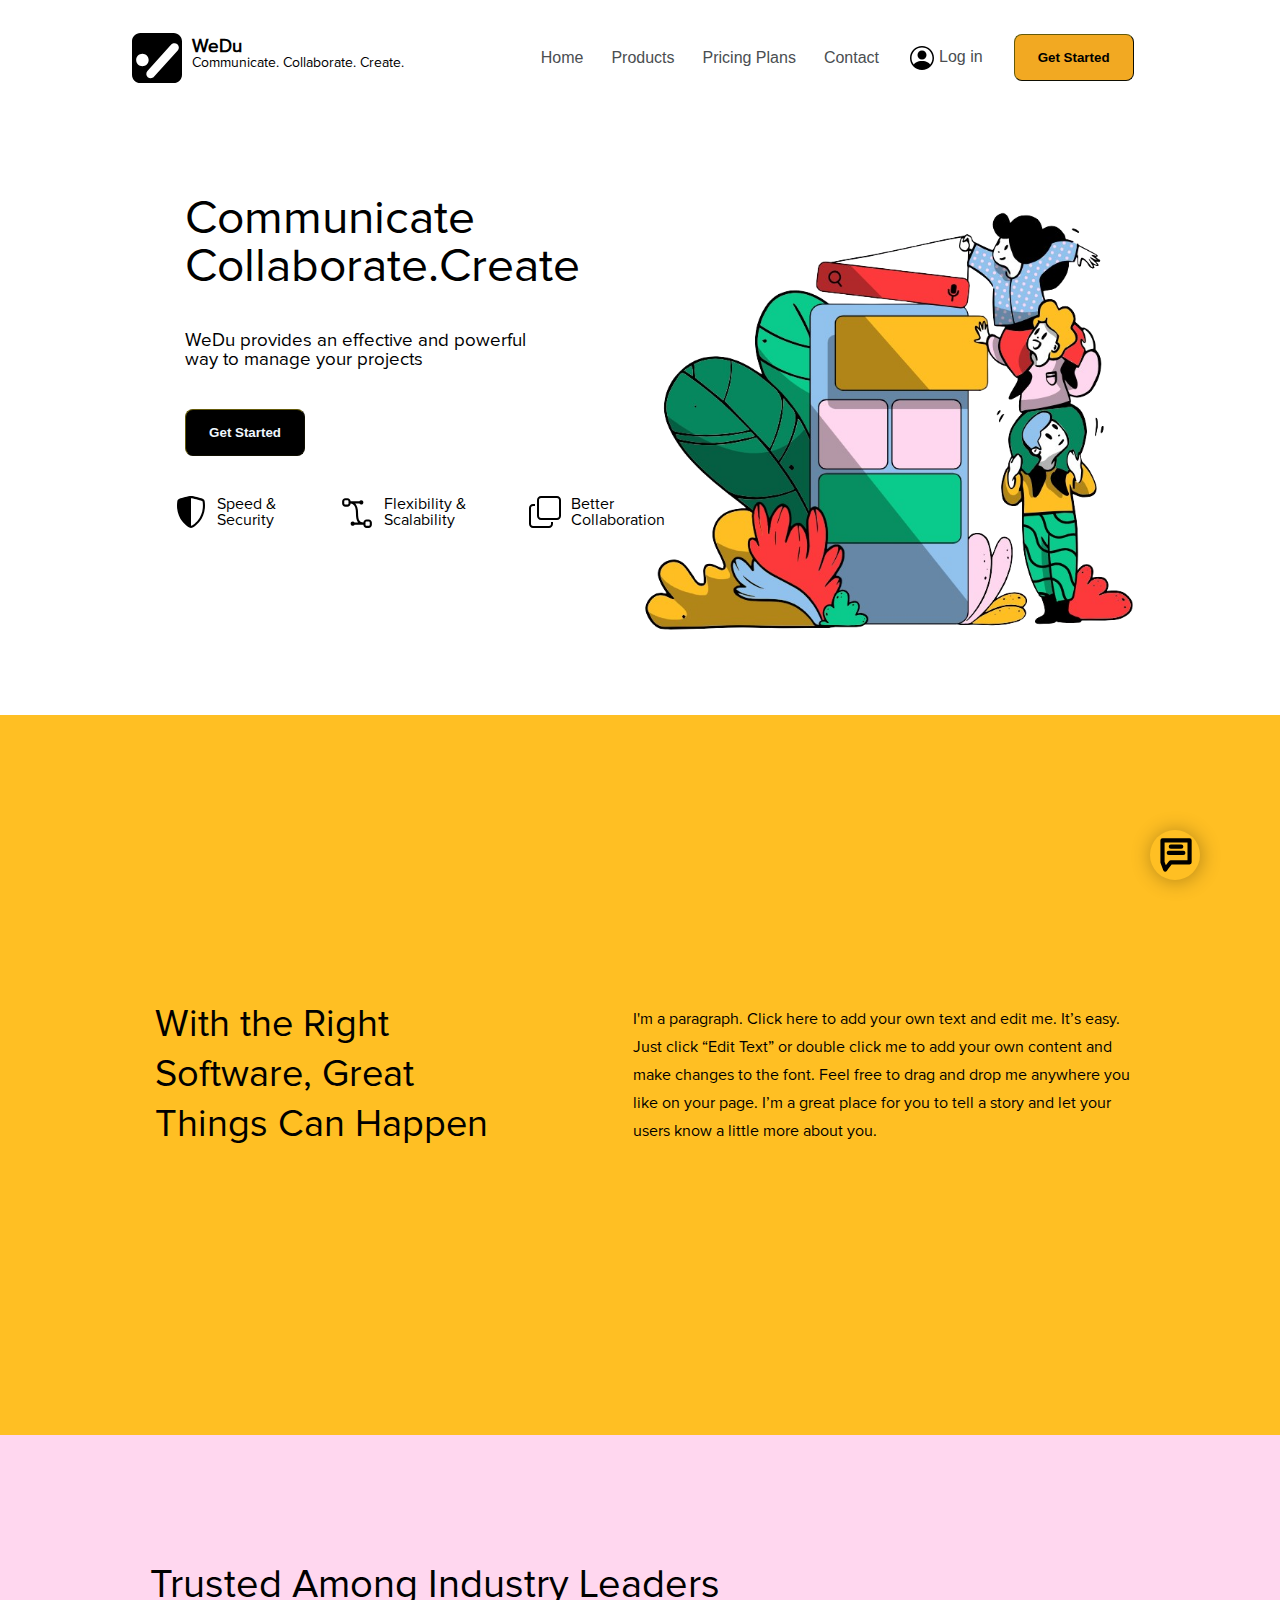
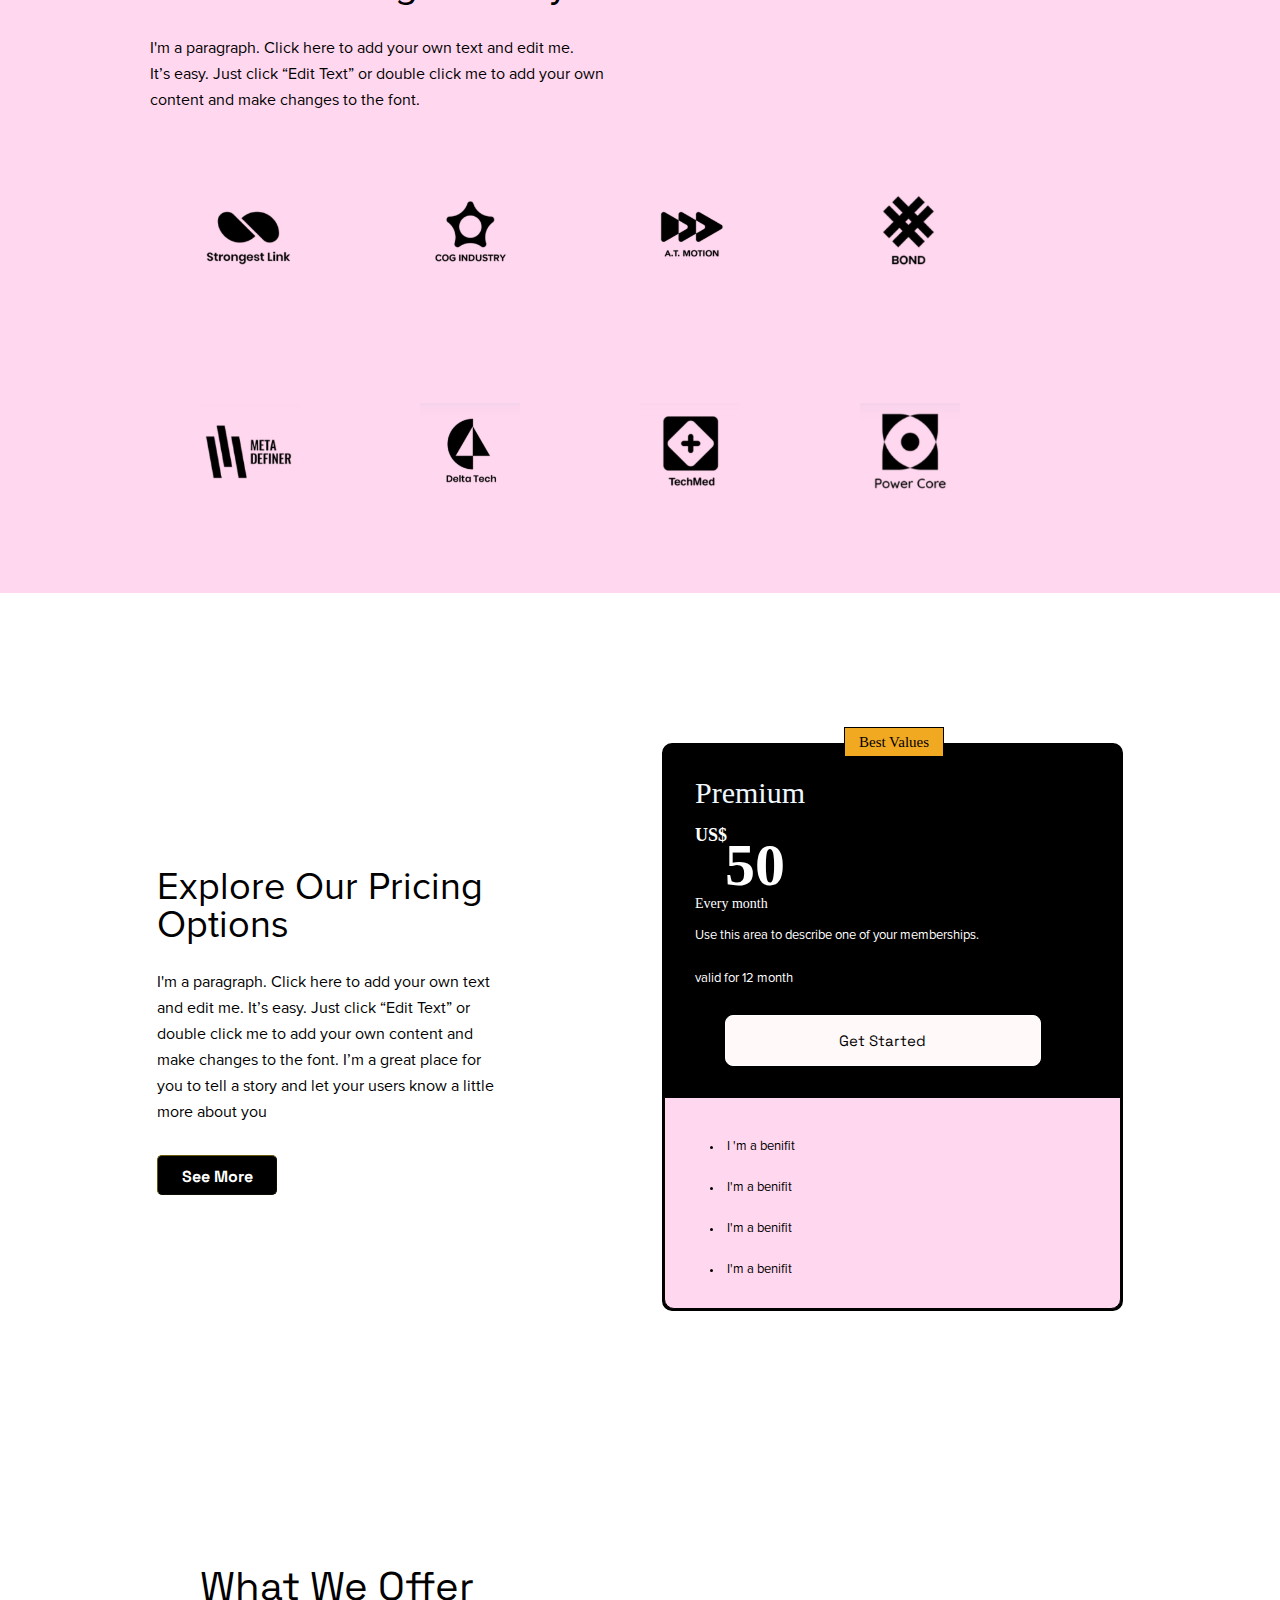
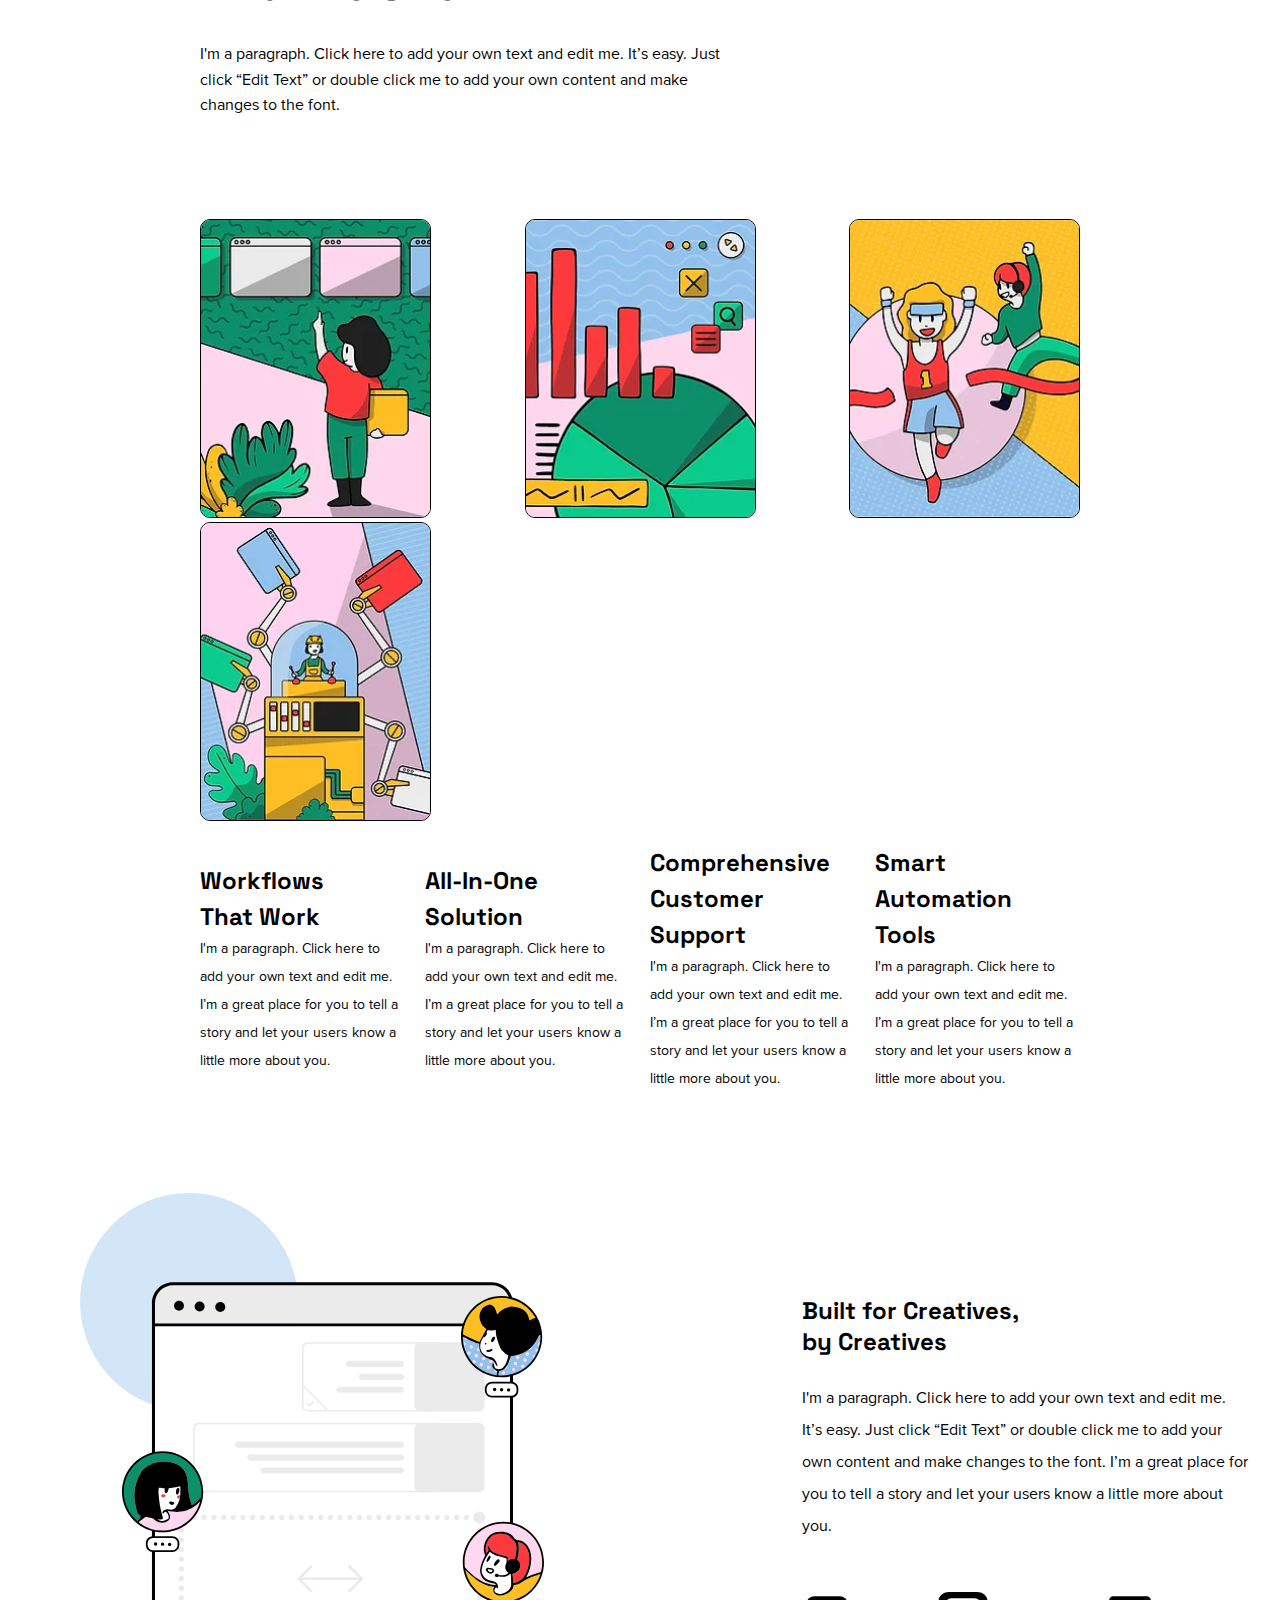
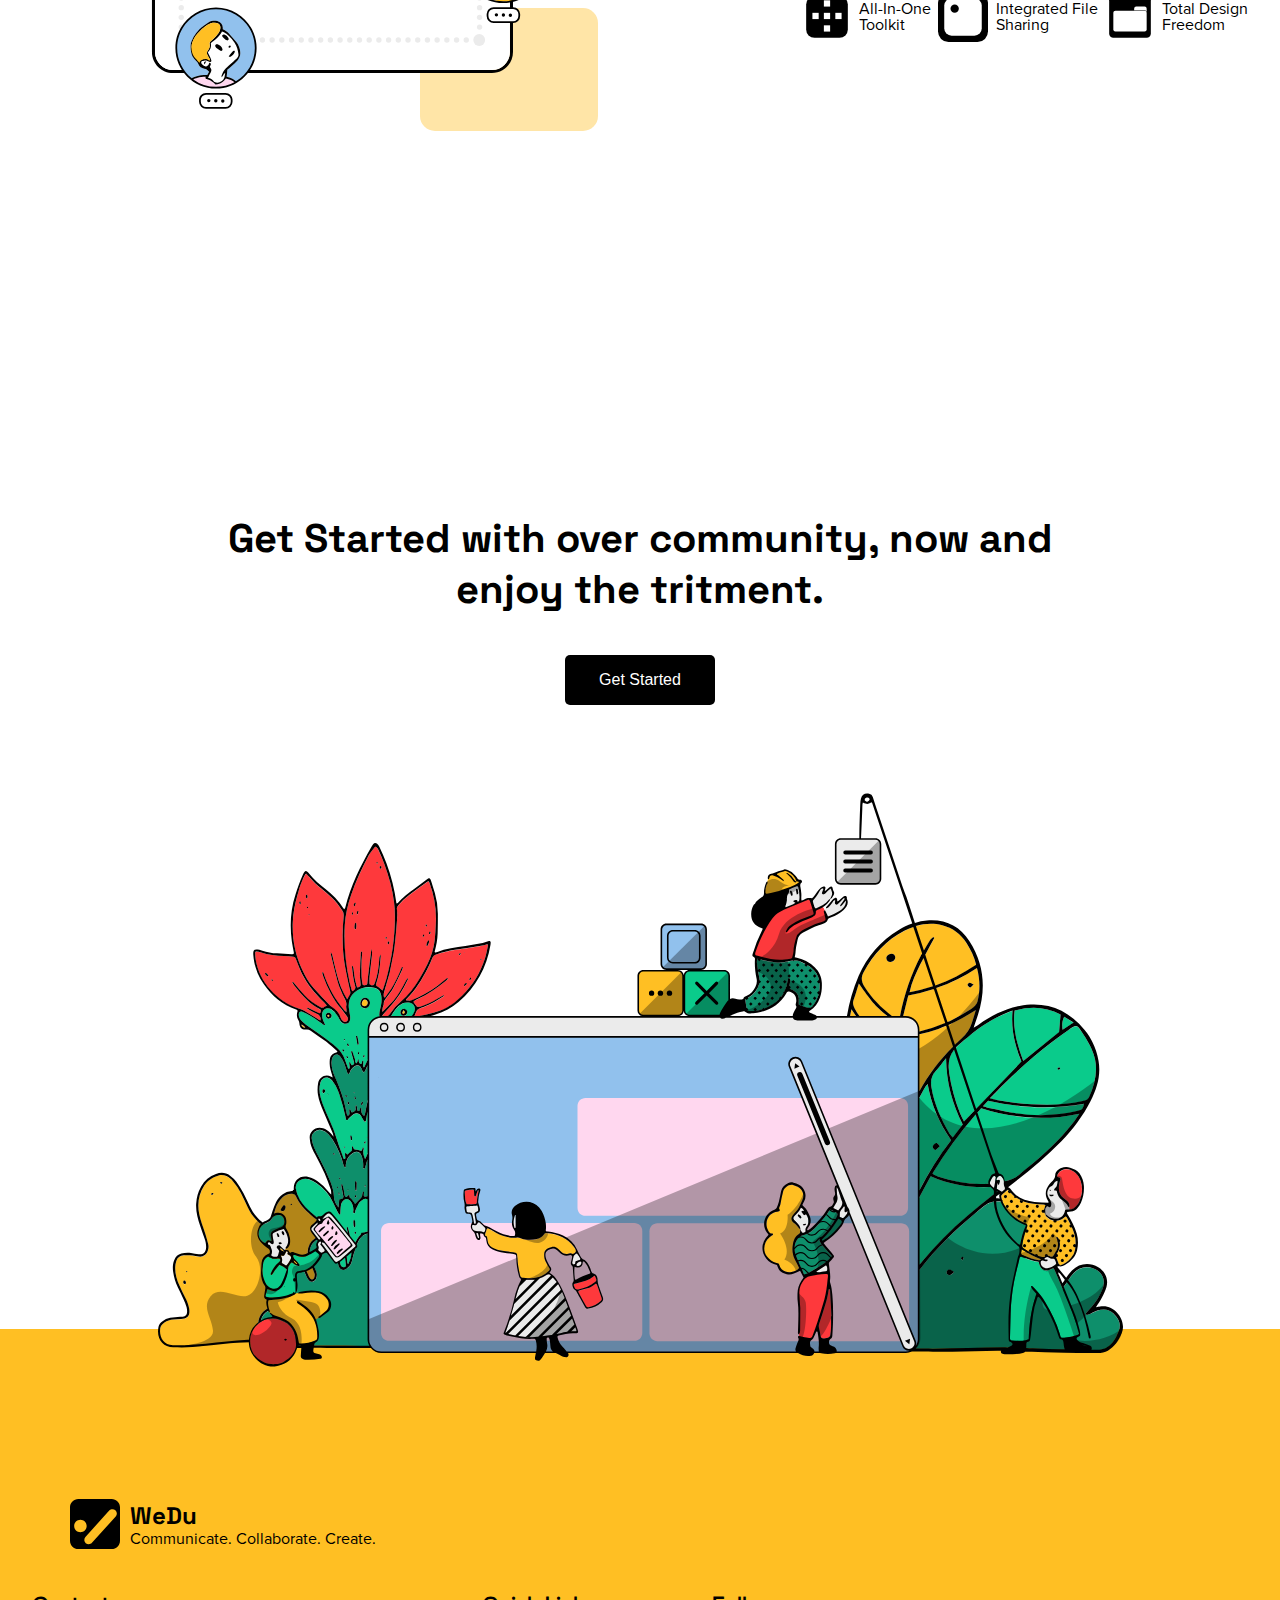
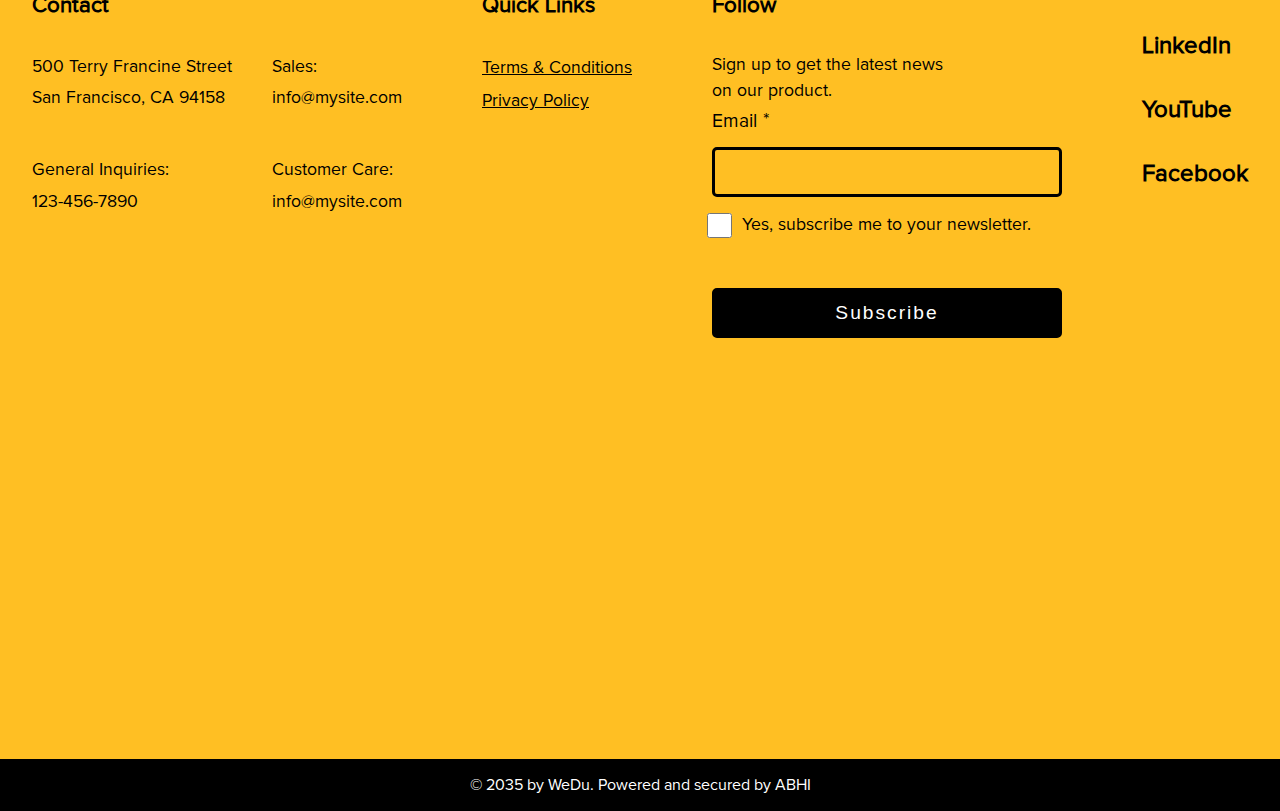
==== commit a5d63874: "fixed" ====
--- a/index.html
+++ b/index.html
@@ -2,11 +2,11 @@
 <html lang="en">
 <head>
     <meta charset="UTF-8">
-    <link rel="stylesheet" href="..\css\style.css">
+    <link rel="stylesheet" href="/css/style.css">
     <link rel="preconnect" href="https://fonts.googleapis.com">
     <link rel="preconnect" href="https://fonts.gstatic.com" crossorigin>
-    <link rel="stylesheet" href="..\css\vector.css">
-    <link rel="stylesheet" href="..\css\index.css">
+    <link rel="stylesheet" href="/css/vector.css">
+    <link rel="stylesheet" href="/css/index.css">
     <link href="https://cdn.jsdelivr.net/npm/bootstrap-icons/font/bootstrap-icons.css" rel="stylesheet">
     <link href="https://fonts.googleapis.com/css2?family=Space+Grotesk:wght@300..700&display=swap" rel="stylesheet">
     <meta name="viewport" content="width=device-width, initial-scale=1.0">
@@ -22,7 +22,7 @@
                 <nav>
                     <div class="logo-components">
                         <!-- <img width="50" height="50" src="images/a.png" alt="logo"/> -->
-                        <i class="icon example"></i>
+                        <i class="icon icon-logos"></i>
                         <h3>WeDu
                             <p>Communicate. Collaborate. Create.</p>
                         </h3>
@@ -292,12 +292,12 @@
                     I'm a paragraph. Click here to add your own text and edit me. It’s easy. Just click “Edit Text” or double click me to add your own content and make changes to the font. I’m a great place for you to tell a story and let your users know a little more about you.
               </p>
               <div class="vector-text-icon-block">
-                    <i class="icon icon-grid-square"></i><p>All-In-One
-                          Toolkit</p>
-                    <i class="icon icon-roundinsta"></i><p>Integrated
-                          File Sharing</p>
-                    <i class="icon icon-message"></i><p>Total Design
-                          Freedom
+                    <i class="icon icon-grid-square"></i>
+                    <p>All-In-One </br>Toolkit</p>
+                    <i class="icon icon-roundinsta"></i>
+                    <p>Integrated File </br> Sharing</p>
+                    <i class="icon icon-message"></i>
+                    <p>Total Design </br> Freedom
                     </p>
               </div>
         </div>      
@@ -321,10 +321,11 @@
         <div class="bottom-logo">
               <i class="icon icon-logos"></i>
               <div class="logo-text">
-              <h2 id="heading">WeDu</h2>
-              <p>Communicate. Collaborate. Create.</p>
-              </div>
-        </div>
+                <h2 id="heading">WeDu</h2>
+                <p>Communicate. Collaborate. Create.</p>
+              </div>
+        </div>
+        <div class="contact-wraper">
         <div class="contact-div">
 
 
@@ -381,6 +382,7 @@
               </div>
 
         </div>
+    </div>
   </section>
   <div class="items">
   <details>
@@ -413,4 +415,4 @@
     
         <!-- ++++++++++++++++++++++++++++++++++++++++|| ABHISHEK PART ENDING ||+++++++++++++++++++++++++++++++++++++++++++-->
 </body>
-</html>+</html>
--- a/css/style.css
+++ b/css/style.css
@@ -0,0 +1,444 @@
+/* 
+    MAKE SURE YOU ADD COMMENTS FOR YOUR PART OF STYLING
+    BEFORE AND AFTER ENDING.....
+    USE var() FOR COLOR AND FONTS
+    USE ID="HEADING" FOR H1-H6 TAGS
+*/
+
+/* default reset starting */
+*{
+    box-sizing: border-box;
+}
+body{
+    margin: 0;
+    padding: 0;
+}
+html{
+    scroll-behavior: smooth;
+}
+:root{
+    --font-color: #000;
+    --background-color-white: #fff;
+    --background-yellow-color: #FFBF23;
+    --background-pink-color: #FFD7EF;
+    /* FONT TYPE */
+    --heading-font-family: "Space Grotesk", sans-serif;
+    --paragraph-font-family:  'Proxima Nova', sans-serif;
+}
+@font-face {
+    font-family: 'Proxima Nova';
+    src: url('../font/Proxima Nova Font.otf') format('opentype');
+    font-weight: normal;
+    font-style: normal;
+  }  
+li{
+    list-style: none;
+}
+a{
+    text-decoration: none;
+}
+
+#heading{
+    font-family: var(--heading-font-family);
+}
+p{
+    font-family: var(--paragraph-font-family);
+}
+/* default reset ending */
+
+
+
+/* main style start here */
+
+/* ..................abhishek part.......................... */
+#product{
+    background-color: var(--background-color-white);
+    /* padding: 10% 20% 5% 15%; */
+    min-height: 100vh;
+    padding: 100px 200px;
+}
+.product-heading{
+    font-size: 2.5rem;
+    font-weight: 400;
+}
+.product-para{
+    line-height: 1.6;
+    font-size: 16px;
+}
+.product-para-cantiner{
+    width: 60%;
+    margin-top: 30px;
+    
+}
+#img-cantainer{
+    width: 100%;
+    height: auto;
+    display: flex;
+    flex-wrap: wrap;
+    align-items: center;
+    justify-content: space-between;
+    margin-top: 100px;
+
+}
+#img-inside>img{
+    border: 1px solid;
+    width: 231px;
+    height: 299px;
+    border-radius: 10px;
+}
+#img-para-cantanier{
+    display: flex;
+    align-items: center;
+    justify-content: space-between;
+    margin-top: 20px;
+    gap: 20px;
+    /* border: 1px solid; */
+}
+.img-para-cantanier-inside{
+    font-size: 16px;
+}
+.img-para-heading{
+    line-height: 1.5;
+    text-align: left;
+    width: 60%;
+}
+.img-para{
+    font-size: 14px;
+    line-height: 2;
+    text-align: left;
+}
+#product2{
+    background-color: var(--background-color-white);
+    padding: 0% 20% 5% 15%;
+    min-height: 100vh;
+    /* border-top: 1px solid; */
+    position: relative;
+}
+.circle{
+    width: 220px;
+    height: 220px;
+    position: absolute;
+    left: 80px;
+    top: 0px;
+    z-index: 0;
+}
+svg>circle{
+    fill: #d3e6f8;
+}   
+#round>img{
+    border-radius: 10px;
+    height: 465px;
+    width: 422px;
+    position: relative;
+    z-index: 1;
+    top: 70px;
+    left: -70px;
+}
+.round-rectangle{
+    position: absolute;
+    z-index: 0;
+    width: 180px;
+    height: 123px;
+    left: 420px;
+    top: 415px;
+    /* border: 1px solid; */
+}
+svg>rect{
+    fill: #ffe5a7;
+}
+.vector-text{
+    position: absolute;
+    top: 100px;
+    left: 800px;
+    width: 450px;
+    padding: 2px;
+}
+.vector-para{
+    line-height: 2;
+    margin-top: 25px;
+}
+.vector-text-icon-block{
+    display: flex;
+    justify-content: space-between;
+    align-items: center;
+    margin-top: 50px;
+}
+/* footer */
+footer{
+    position: static;
+    bottom: 0;
+    width: 100%;
+    color: var(--background-color-white);
+    display: flex;
+    align-items: center;
+    justify-content: center;
+    background-color: var(--font-color);
+    padding: 18px;
+
+}
+#contact{
+    background-color: var(--background-yellow-color);
+    height: 100vh;
+}
+
+/* bottomlogo..................... */
+    .bottom-logo{
+        width: fit-content;
+        display: flex;
+        gap: 10px;
+        align-items: center;
+        justify-content: center;
+        position: relative;
+        top: 40px;
+        left: 70px;
+    }
+
+
+
+/* .................................. */
+.contact-addre{
+    line-height: 1.8;
+    display: grid;
+    width: fit-content;
+    grid-template-columns: repeat(2, max-content);
+    gap: 40px;
+}
+
+
+.terms>p>a{
+    color: #000;
+    text-decoration: underline;
+    font-size: 1.1rem;
+    line-height: 1.9;
+}
+.contact-hedings{
+    margin-bottom: 35px;
+    font-size: 1.4rem;
+    font-weight: bold;
+}
+.text-contact-para{
+    font-size: 1.1rem;
+}
+#follow ,#follow-form{
+    display: flex;
+    flex-direction: column;
+    width: 350px;
+    gap: 16px;
+}
+.follow-text>p{
+    width: 250px;
+    line-height: 1.5;
+}
+.email-label{
+    font-family: var(--paragraph-font-family);
+    font-size: 1.2rem;
+}
+.email-label>sup{
+    font-size: 1.2rem;
+    position: relative;
+    top: 6px;
+    left: 6px;
+}
+#email{
+    border: 3px solid #000;
+    background-color: var(--background-yellow-color);
+    border-radius: 5px;
+    height: 50px;
+    transition: all 0.1s ease;
+    display: flex;
+    align-items: center;
+    padding: 15px;
+    font-size: 1rem;
+}
+#email:hover{
+    background-color: var(--background-color-white);
+}
+.check{
+    font-family: var(--paragraph-font-family);
+    font-size: 1.1rem;
+    position: relative;
+    left: 30px;
+    top: -38px;
+}
+#checkbox{
+    width: 25px;
+    height: 25px;
+    margin-left: -5px;
+}
+input[type="submit"]{
+    background-color: #000;
+    height: 50px;
+    border: 3px solid black;
+    display: flex;
+    align-items: center;
+    justify-content: center;
+    color: var(--background-color-white);
+    border-radius: 5px;
+    font-size: 1.2rem;
+    letter-spacing: 2px;
+    transition: all 0.1s ease;
+}
+input[type="submit"]:hover{
+    background-color: var(--background-yellow-color);
+    color: var(--font-color);
+
+}
+#social-media{
+    padding-top: 40px;
+}
+#social-media>p{
+    font-size: 1.5rem;
+    font-weight: bolder;
+    margin-bottom: 40px;
+}
+#social-media>p>a{
+    color: var(--font-color);
+}
+
+.contact-div{
+    display: grid;
+    grid-template-columns: repeat(4, max-content);
+    gap: 80px;
+    justify-content: center;
+    width: max-content;
+    height: 390px;
+}
+.contact-wraper{
+    display: flex;
+    align-items: center;
+    justify-content: center;
+    margin-top: 80px;
+    height: 400px;
+}
+#big-image-section-div{
+   width:100%;
+}
+#big-image-section{
+    text-align: center;
+    position: relative;
+}
+.get-head{
+    font-size: 2.5rem;
+    width: 900px;
+    margin: 20px auto;
+}
+button[class="get-btn"]{
+    text-align: center;
+    padding: 5px;
+    margin-top: 20px ;
+    background-color: #000;
+    color: var(--background-color-white);
+    border: none;
+    border-radius: 5px;
+    width: 150px;
+    height: 50px;
+    font-size: 1rem;
+    transition: all 0.3s ease;
+}
+button[class="get-btn"]:hover{
+    border: 1px solid black;
+    background-color: var(--background-color-white);
+    color: #000;
+    font-weight: bold;
+}
+#bigimage{
+    width: 965px;
+    height: 750px;
+}
+#big-image-section::after{
+    content: "";
+    position: absolute;
+    bottom: 0;
+    left: 0;
+    z-index: -1;
+    width: 100%;
+    height: 130px; 
+    background-color: var(--background-yellow-color);
+}
+
+/* popup */
+.message-box-outer{
+    width: 280px;
+    border-radius: 15px;
+    height: 350px;
+    background-color: rgb(151, 155, 155);
+    border: none;
+    box-shadow: 5px 5px 11px;
+}
+.message-box-header{
+    background-color: #ffffff;
+    height: 90px;
+    border-top-left-radius: 10px;
+    border-top-right-radius: 10px;
+    display: flex;
+    align-items: center;
+    justify-content: center;
+    padding: 5px;
+    position: relative;
+}
+.message-box-header>p{
+    font-size: 0.8rem;
+    width: 500px;
+}
+.message-box-header-logo{
+    /* background-color: blue; */
+    padding: 0px;
+    display: grid;
+    align-items: center;
+    grid-template-columns: 190px auto;
+    grid-template-rows: 10px;
+}
+.message-box-form{
+    background-color: #ffffff;
+    position: relative;
+    top: 210px;
+    height: 50px;
+    border-bottom-left-radius: 10px;
+    border-bottom-right-radius: 10px;
+}
+input[type="text"]{
+    width: 200px;
+    height: 30px;
+    margin: 8px;
+    border: 1px solid transparent;
+    background-color: #eee7e7;
+    border-radius: 10px;
+}
+.send{
+    width: 15px;
+    height: 15px;
+    transform: rotate(45deg);
+}
+.paperpin{
+    margin-left: 8px;
+}
+
+
+.items{
+    position: fixed;
+    right: 80px;
+    z-index: 1;
+    bottom: 20px;
+    background-color: var(--background-yellow-color);
+    border-radius: 50%;
+    width: 50px;
+    height: 50px;
+    box-shadow: 1px 1px 20px 0.1px rgb(0, 0, 0, 0.3);
+    
+}
+.items details summary{
+    list-style: none;
+    width: fit-content;
+    cursor: pointer;
+}
+.items details{
+    position: relative;
+    transition: all 0.3s ease;
+}
+.message-box-outer{
+    position: absolute;
+    bottom: 40px;
+    left: unset;
+    right: 80px;
+}
+/* .................abhishek part end ...........................*/--- a/css/vector.css
+++ b/css/vector.css
@@ -0,0 +1,35 @@
+
+
+.icon {
+    display: inline-block;
+    width: 50px;  /* Adjust size */
+    height: 50px;
+    background-size: contain;
+    background-repeat: no-repeat;
+}
+
+
+/* grid icon class */
+.icon-grid-square {
+    background-image: url('../icons/vector.svg'); 
+}
+
+/* message icon class */
+.icon-message{
+    background-image: url("../icons/filevector.svg");
+}
+.icon-roundinsta{
+    background-image: url("../icons/Group.svg");
+}
+.icon-message-yellow{
+    background-image: url('../icons/message.svg');
+}
+
+.icon-logos{
+    background-image: url('../icons/logo.svg');
+}
+
+
+.icon-big-image{
+    background-image: url('../icons/bigimage.svg');
+}--- a/css/index.css
+++ b/css/index.css
@@ -0,0 +1,494 @@
+*{
+    margin: 0;
+    box-sizing: border-box;
+    scroll-behavior: smooth;
+}
+
+
+:root{
+    /* --font-color: #000;
+    --background-yellow-color: #FFBF23;
+    --background-pink-color: #FFD7EF; */
+    /* FONT TYPE */
+    --heading-font-family: "Space Grotesk", sans-serif;
+    --paragraph-font-family:  'Proxima Nova', sans-serif;
+}
+
+
+@font-face {
+    font-family: 'Proxima Nova';
+    src: url('Proxima Nova Font.otf') format('opentype');
+    /* font-weight: normal; */
+    font-style: normal;
+  }  
+
+
+
+
+/* 
+header and navigation style starts */
+
+
+
+header{
+    padding: 10px;
+    /* border: 1px solid blue; */
+}
+
+nav{
+    padding: 10px 40px 10px 40px;
+    /* border: 1px solid black; */
+    display: inline-flex;
+    width: 100%;
+    justify-content: space-evenly;
+}
+
+.logo-components{
+    /* border: 1px solid rgb(255, 0, 98); */
+    width: auto;
+    display: flex;
+    align-items: center;
+}
+
+.logo-components i{
+    /* border: 1px solid green; */
+     margin-right: 10px;
+      padding: 4px;
+}
+
+/* 
+.logo-components img{
+    position: relative;
+    right: 10px;
+} */
+
+
+.logo-components h3{
+    position: relative;
+    bottom: 4px;
+    font-family: var(--paragraph-font-family);
+}
+.logo-components p{
+    font-size: 14px;
+    display: block;
+    font-weight: 200;
+}
+
+.menus{
+    /* border: 3px solid rgb(9, 112, 66); */
+    width: auto;
+    display: flex;
+    align-items: center;
+}
+.menus .menu-items {
+    /* border: 3px solid rgb(38, 9, 112); */
+    padding: 14px ;
+    list-style: none;
+    width: auto;
+}
+.menu-items a{
+    text-decoration: none;
+    font-size: 16px;
+    font-family: 'Lucida Sans', 'Lucida Sans Regular', 'Lucida Grande', 'Lucida Sans Unicode', Geneva, Verdana, sans-serif;
+    color: rgb(74, 78, 81);
+}
+
+.menu-items a:hover{
+    color: rgb(168, 180, 190);
+}
+
+.menu-items button{
+    background-color:#F2A922;
+    border-width: 1px;
+    padding: 15px;
+    width: 120px;
+    border-radius: 8px;
+    border-color: rgb(100, 90, 10);
+    font-weight: 700;
+    transition: 0.5s;
+    cursor: pointer;
+}
+.menu-items button:hover{
+
+    background-color: rgb(16, 16, 16);
+    color: rgb(227, 210, 17) ;
+}
+.login {
+    display: flex;
+    justify-content: space-around;
+    /* border: 1px solid red; */
+    padding: 3px;
+}
+.login a{
+    margin-left:5px ;
+    margin-top: 2px;
+}
+
+/* Navigation Bar style ends here */
+
+/* ------------------------------------------- */
+
+/* hero section starts here */
+
+
+
+.hero{
+
+    display: flex;
+    justify-content: space-around;
+    
+}
+
+.hero .hero-content{
+    /* border: 2px solid black; */
+    height: auto;
+    padding: 80px;
+    width: 50%;
+    position: relative;
+    left: 90px;
+}
+
+.hero-content h1{
+
+    font-size: 48px;
+    font-weight: 300;
+    font-family: var(--paragraph-font-family);
+
+}
+
+.hero-content h3 {
+    /* border: 1px solid black; */
+    font-weight: 300;
+    margin-top: 40px;
+    margin-bottom: 40px;
+    font-family: var(--paragraph-font-family);
+}
+
+.hero-content a button{
+    background-color: rgb(0, 0, 0);
+    border-width: 1px;
+    padding: 15px;
+    width: 120px;
+    border-radius: 8px;
+    border-color: rgb(100, 90, 10);
+    font-weight: 700;
+    transition: 0.5s;
+    cursor: pointer;
+    color: aliceblue;
+}
+
+.hero-content a button:hover{
+    background-color: #F2A922;
+    color: black;
+}
+
+.hero .hero-img {
+position: relative;
+right: 80px;
+top: 50px;
+width: auto;
+height: 520px;
+/* border: 2px solid black; */
+}
+
+.features{
+    display: flex;
+    justify-content: space-between;
+    margin-top: 40px;
+    /* border: 2px solid black; */
+}
+
+.feature svg{
+    position: relative;
+    right: 10px;
+}
+
+.feature{
+    display: flex;
+    /* justify-content: space-around;
+    align-items: center; */
+}
+
+/* hero section ends here */
+/* ------------------------------------------------- */
+/* section2 starts here */
+
+.section2{
+    background-color: #FFBF23;
+    height: 80vh;
+    position: relative;
+    /* top: 80px; */
+    margin-top: 80px;
+    display: flex;
+    justify-content: space-evenly;
+    align-items: center;
+    padding: 20px;
+}
+.section2 .p1{
+    font-size: 38px;
+    font-family: var(--paragraph-font-family);
+    font-weight: 100;
+    /* border: 1px solid black; */
+    width: 30vw;
+    line-height: 50px;
+    padding: 20px;
+}
+.section2 .p2{
+    font-family: var(--paragraph-font-family);
+    width: 40vw;
+    line-height: 28px;
+    /* border: 1px solid black; */
+}
+
+/* section2 ends here */
+/* -:------------------------------:- */
+/* clients section starts here */
+
+
+.clients{
+    background-color: #FFD7EF;
+    height: auto;
+    position: relative;
+    /* top: 100px; */
+    padding: 80px 0px 40px 150px;
+    /* padding-left: 150px; */
+}
+
+.companies{
+    /* border: 2px solid black; */
+    padding: 50px;
+    width: 70vw;
+    display: flex;
+    gap: 120px;
+    flex-wrap: wrap;
+    /* margin: 0 auto; */
+    position: relative;
+    /* top: 120px; */
+}
+
+.clients h1{
+      /* border: 2px solid black; */
+      width:fit-content;
+      padding-top: 50px;
+      padding-bottom: 20px;
+      font-size: 40px;
+      font-family: var(--paragraph-font-family);
+      font-weight: 100;
+}
+.clients .sub-content{
+         /* border: 2px solid black;  */
+         width: fit-content;
+         padding: 10px 0px 20px 0px;
+         /* font-size: large; */
+         font-family: var(--paragraph-font-family);
+         font-size: 16px;
+         line-height: 26px;
+}       
+
+.companies .box , .box img{
+    width: 100px;
+    height: 100px;
+    object-fit: cover; 
+}
+
+/* clients section ends here */
+/* ------------------------------------------------- */
+
+/* pricing section starts here */
+.home-pricing{
+    /* background-color: transparent; */
+    /* border: 2px solid black; */
+    height: 100%;
+    display: flex;
+    justify-content: space-around;
+    align-items: center;
+    padding: 150px;
+    gap: 0px;
+}
+
+.home-pricing .content{
+    /* border: 2px solid rgb(22, 168, 27); */
+    width: 50%;
+    height: auto;
+    padding: 20px 0px 10px 0px;
+
+}
+.home-pricing .content h1{
+    font-size: 38px;
+    font-weight: 100;
+    font-family: var(--paragraph-font-family);
+    /* font-family: var(--heading-font-family); */
+    margin-bottom: 24px;
+}
+.home-pricing .content p{
+    /* font-size: 17px; */
+    font-family: var(--paragraph-font-family);
+    font-weight: 100;
+    line-height: 26px;
+    margin-bottom: 30px;
+    width: 70%;
+}
+
+.home-pricing .content button{
+    background-color:#000000;
+    color: white;
+    border-width: 1px;
+    padding: 10px;
+    width: 120px;
+    border-radius: 5px;
+    border-color: rgb(100, 90, 10);
+    font-weight:bolder;
+    transition: 0.5s;
+    cursor: pointer;
+    height: 40px;
+    font-size: 16px;
+    /* font-family: var(--paragraph-font-family); */
+    font-family: var(--heading-font-family);
+}
+
+.home-pricing .content button:hover{
+    background-color:#F2A922;
+    color:black;
+}
+
+.home-pricing .box-section{
+    
+    border: 2px solid rgb(0, 0, 0);
+    position: relative;
+    background-color: #000000;
+    /* left: 10px; */
+    height: auto;
+    width: 47%;
+    border-radius: 10px;
+}
+
+.box-section .box1{
+    background-color: #000000;
+    /* padding: 20px 40px 0px 30px; */
+    padding: 30px;
+    height: auto;
+    border: 1px solid rgb(0, 0, 0);
+    border-radius: 10px 10px 0px 0px;
+}
+.box1 p{
+    color: white;
+    /* padding: 20px; */
+}
+.box1  .heading{
+    font-size: 30px;
+    color: aliceblue;
+    /* margin-bottom: 10px; */
+        /* border: 1px solid rgb(15, 242, 208); */
+}
+.currency{
+    /* border: 1px solid rgb(242, 15, 15); */
+    margin: 0;
+    position: relative;
+    right: 10px;
+}
+
+.dollor{
+    font-size: large;
+    font-weight: 600;
+}
+
+#currency{
+    line-height: 30px;
+}
+.amount{
+    font-size: 60px;
+    position: relative;
+    left: 30px;
+    font-weight: 600;
+
+}
+.box1 p {
+    /* border: 1px solid rgb(15, 242, 98); */
+    margin-bottom: 30px;
+    font-family: var(--paragraph-font-family);
+    font-size: small;
+    font-weight: 500;
+}
+
+/* .currency{
+    color: rgb(0, 55, 255);
+    margin-top: 10px;
+} */
+
+
+.box1 button{
+    background-color:#fff9f9;
+    color: rgb(3, 3, 3);
+    border-width: 1px;
+    padding: 15px;
+    /* margin-top: 70px; */
+    width: 80%;
+    border-radius: 8px;
+    border-color: rgb(100, 90, 10);
+   border: 1px solid white;
+    transition: 0.5s;
+    cursor: pointer;
+    height: auto;
+    font-size: 15px;
+    /* margin: 40px; */
+    font-family: var(--heading-font-family);
+    position: relative;
+    /* bottom: 40px; */
+    left: 30px;
+
+}
+.box1 button:hover{
+    background-color:aliceblue;
+    color:black;
+}
+
+
+.currency {
+    margin: 10px;
+    color: white;
+}
+
+.box-section .box2{
+    background-color:#FFD7EF;
+    padding: 8px;
+    /* padding: 10px; */
+    height: auto;
+    border: 1px solid rgb(0, 0, 0);
+    border-radius: 0px 0px 10px 10px;
+}
+.box2 ul{
+    margin-top: 30px;
+}
+.box2 ul li {
+    margin-bottom: 20px;
+    /* border: 1px solid rgb(255, 255, 255); */
+    font-family: var(--paragraph-font-family);
+    font-size: small;
+    padding: 4px;
+    margin-bottom: 20px;
+    margin-left: 10px;
+    font-family: var(--paragraph-font-family);
+    font-size: small;
+
+    position: relative;
+
+     list-style: url('/list_icon.svg');
+
+}
+
+
+
+
+.box-section .small-box{
+    width: 0100px;
+    height: 30px;
+    background-color: #F2A922; 
+    position: absolute;
+    left: 180px;
+    top: -18px; 
+    border: 1px solid black;
+    align-content: center;
+    text-align: center;
+    /* font-weight: bold; */
+    font-size: 15px;
+}